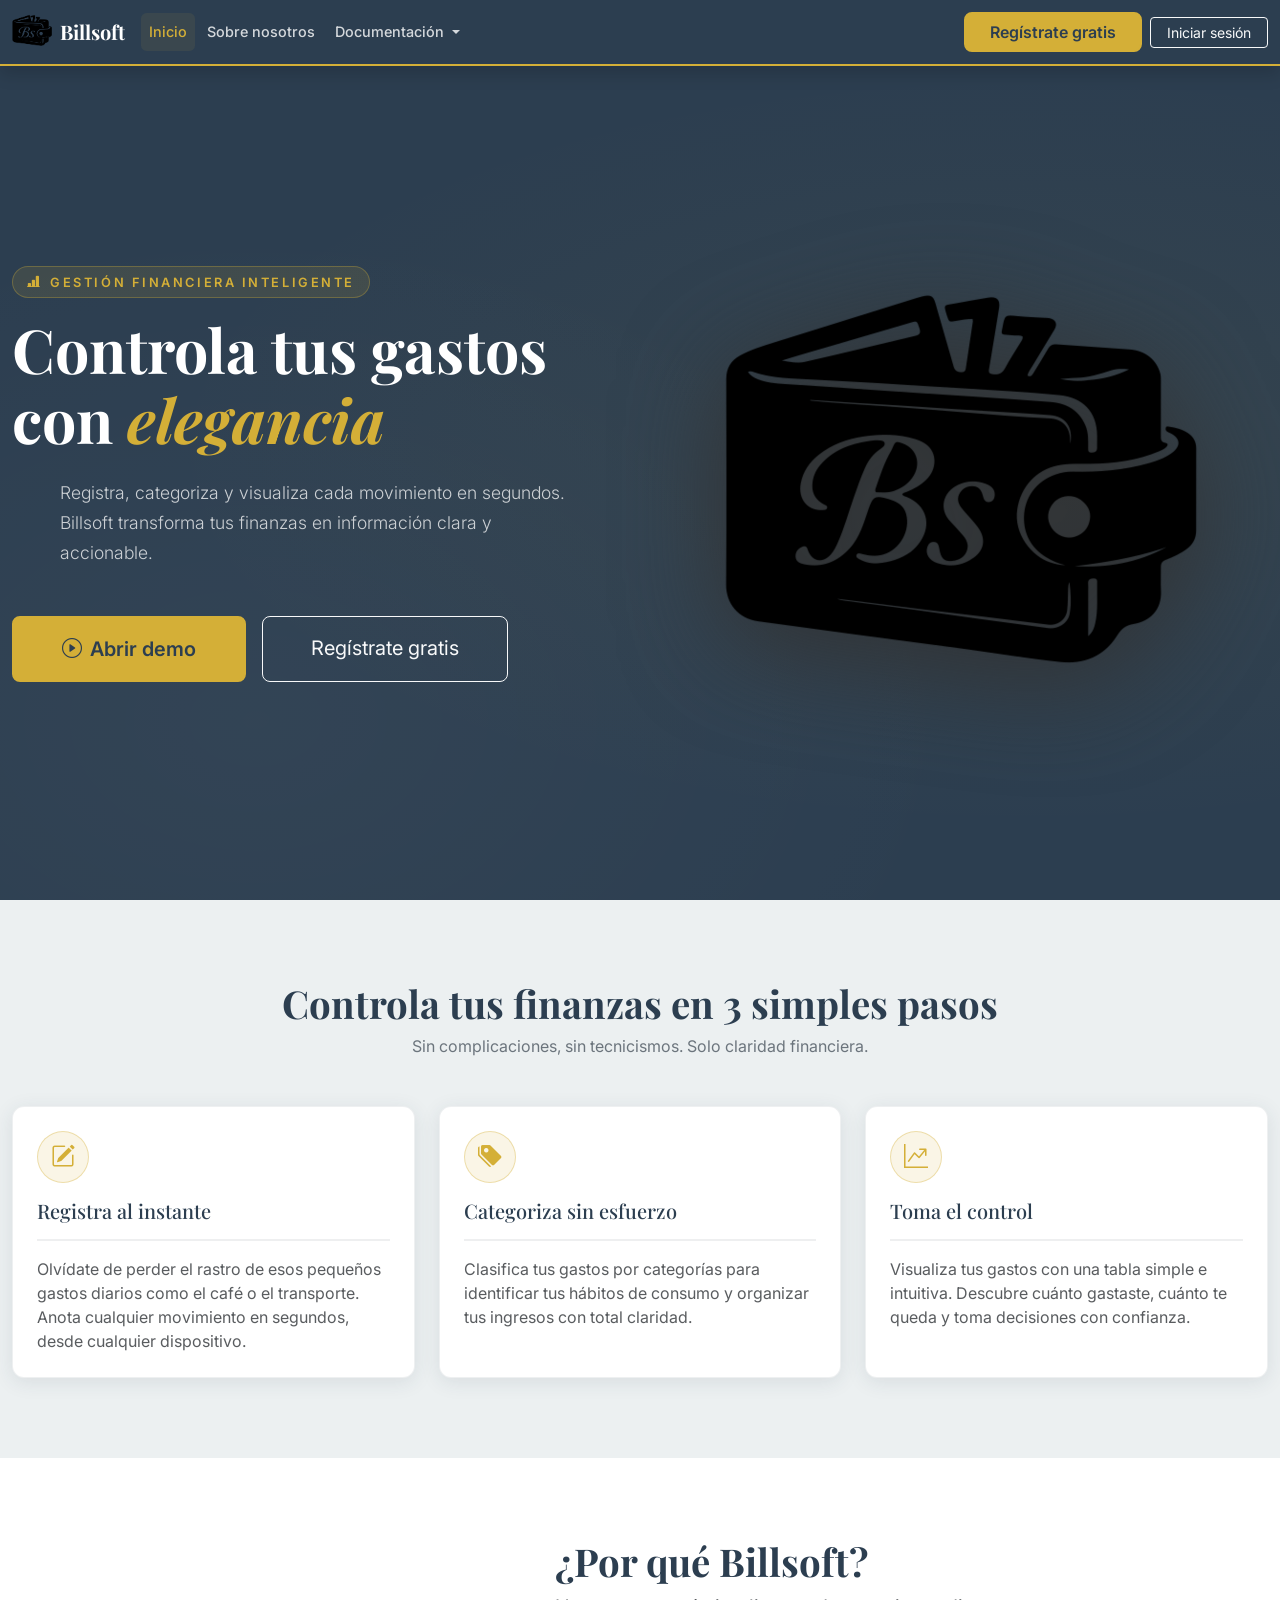
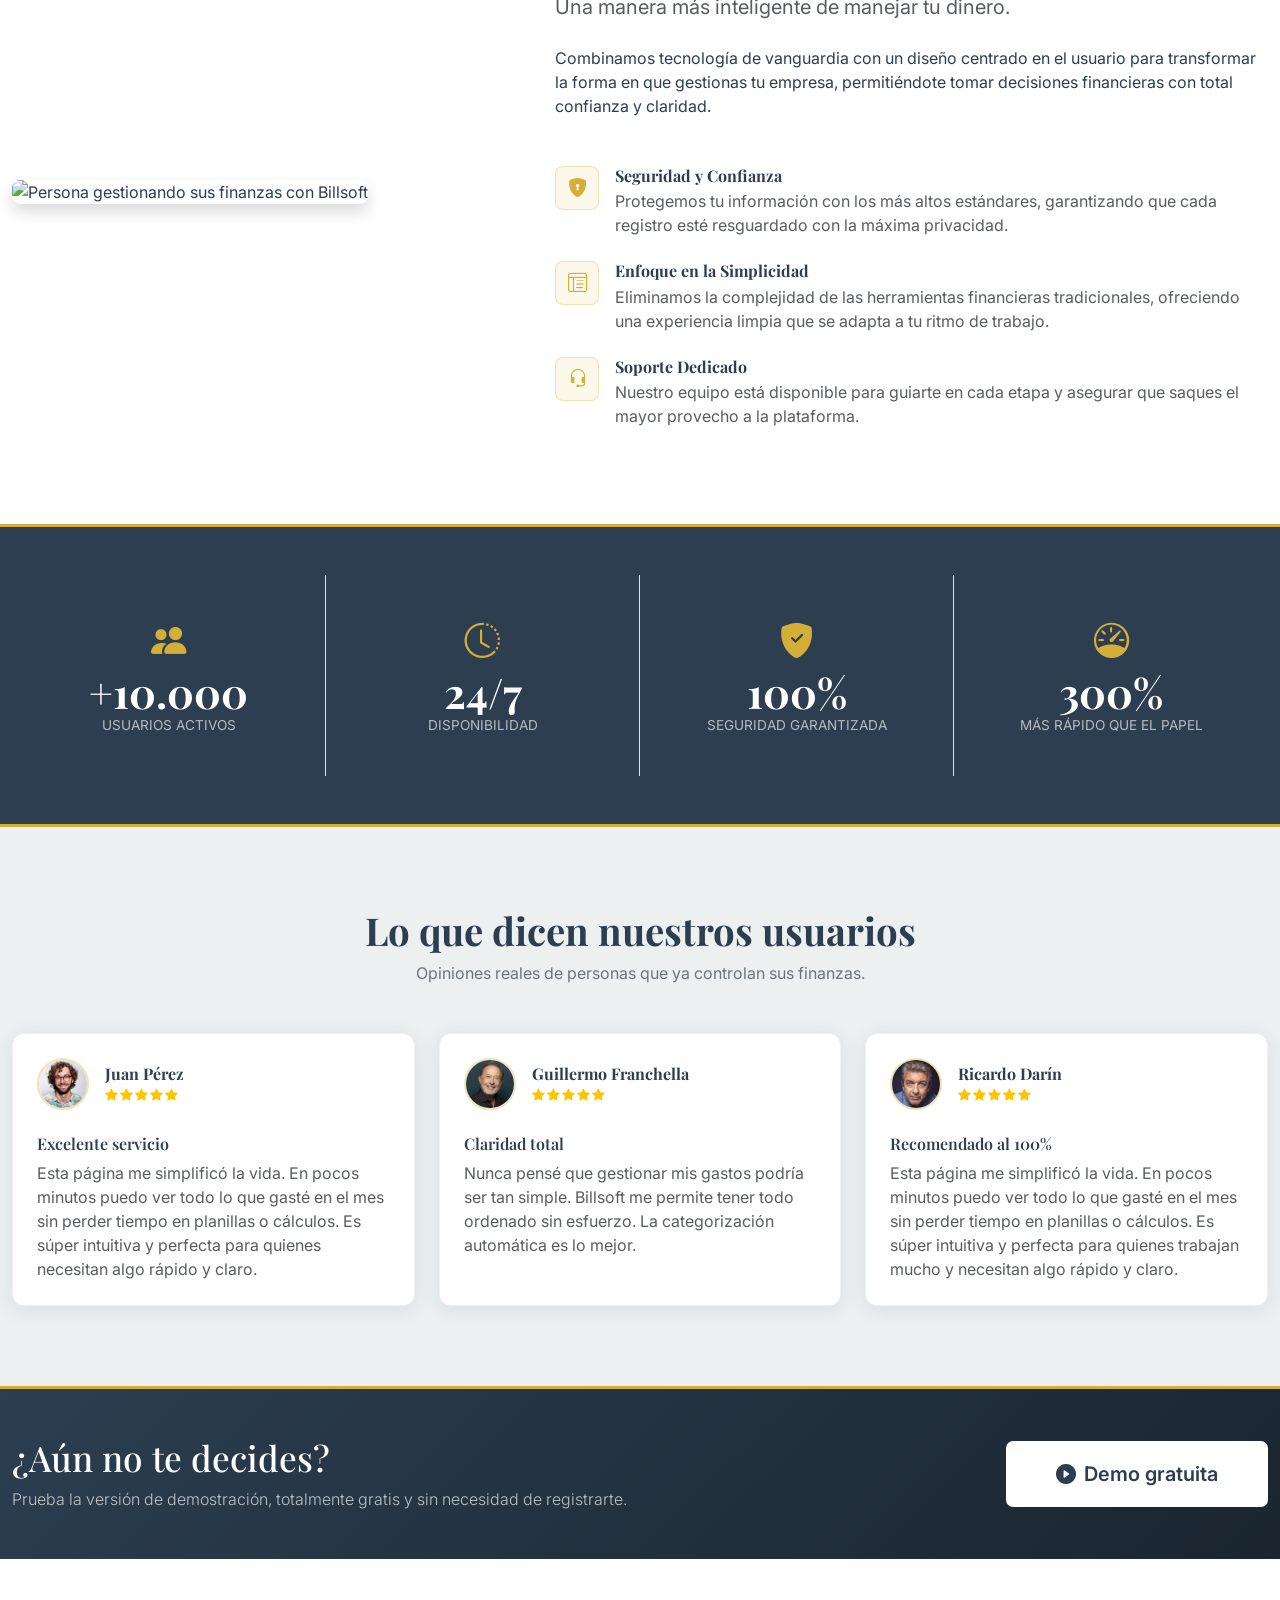
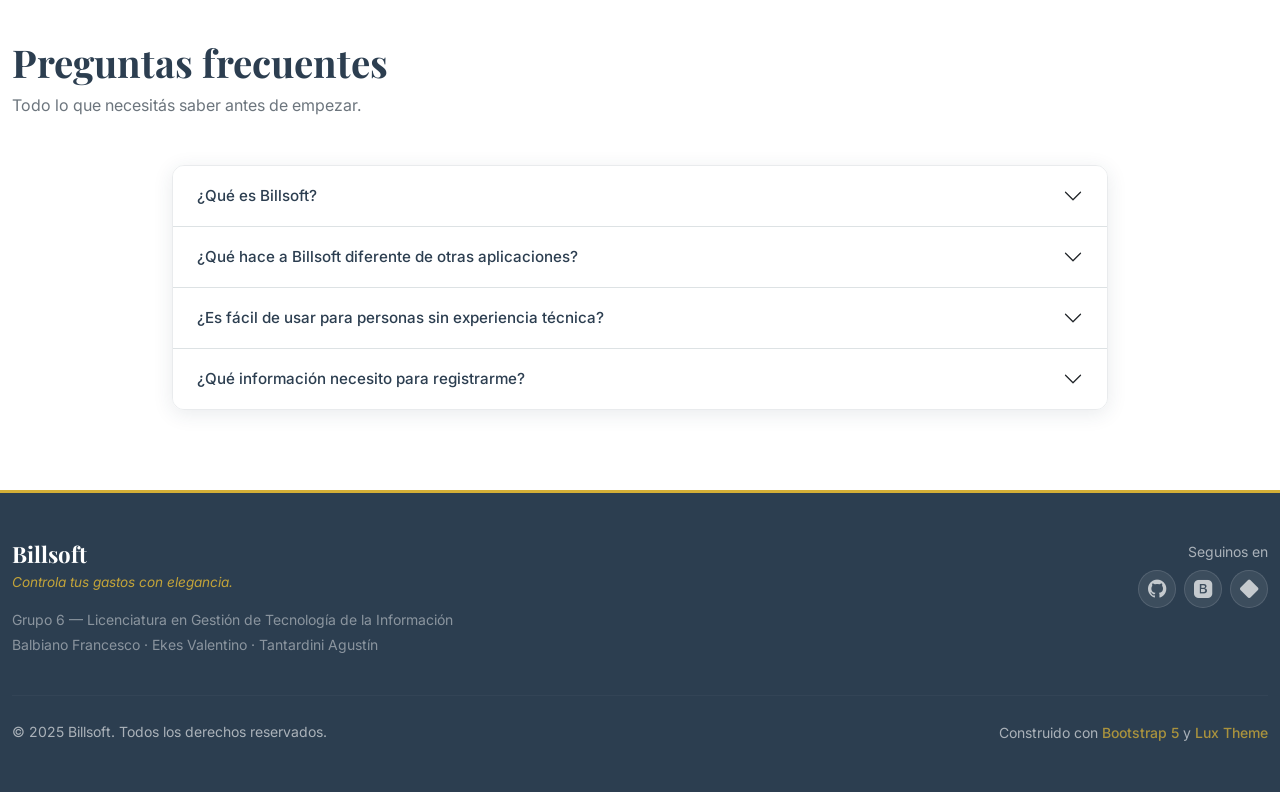
==== index.html @ bde798ac "Navbar registro por mes" ====
<!DOCTYPE html>
<html lang="es">

<head>
  <meta charset="UTF-8">
  <meta name="viewport" content="width=device-width, initial-scale=1.0">
  <title>Inicio | Billsoft</title>

  <!-- Bootstrap 5 -->
  <link href="https://cdn.jsdelivr.net/npm/bootstrap@5.3.8/dist/css/bootstrap.min.css" rel="stylesheet"
    integrity="sha384-sRIl4kxILFvY47J16cr9ZwB07vP4J8+LH7qKQnuqkuIAvNWLzeN8tE5YBujZqJLB" crossorigin="anonymous">
  <!-- CSS Custom -->
  <link rel="stylesheet" href="assets/css/styles_main.css">
</head>

<body>

  <!-- ===================== NAVBAR ===================== -->
  <header>
    <nav class="navbar navbar-expand-lg navbar-dark bs-navbar fixed-top shadow py-1" aria-label="Navegación principal">
      <div class="container-fluid">

        <a class="navbar-brand d-flex align-items-center gap-2 py-2" href="#">
          <img src="assets/img/index/logo.svg" alt="Logo Billsoft" width="40" height="40">
          <span class="fw-bold fs-5 navbar-brand-text">Billsoft</span>
        </a>

        <button class="navbar-toggler border-0" type="button" data-bs-toggle="collapse" data-bs-target="#navbarMain"
          aria-controls="navbarMain" aria-expanded="false" aria-label="Abrir menú de navegación">
          <span class="navbar-toggler-icon"></span>
        </button>

        <div class="collapse navbar-collapse" id="navbarMain">
          <ul class="navbar-nav me-auto mb-2 mb-lg-0 gap-lg-1">
            <li class="nav-item">
              <a class="nav-link active" aria-current="page" href="#inicio">Inicio</a>
            </li>
            <li class="nav-item">
              <a class="nav-link" href="seccion/SobreNosotros.html">Sobre nosotros</a>
            </li>
            <li class="nav-item dropdown">
              <a class="nav-link dropdown-toggle" href="#" role="button" data-bs-toggle="dropdown"
                aria-expanded="false">
                Documentación
              </a>
              <ul class="dropdown-menu dropdown-menu-dark shadow border-0">
                <li><a class="dropdown-item" href="#">Doc 1</a></li>
                <li><a class="dropdown-item" href="#">Doc 2</a></li>
                <li>
                  <hr class="dropdown-divider opacity-25">
                </li>
                <li><a class="dropdown-item" href="#">Créditos</a></li>
              </ul>
            </li>
          </ul>

          <div class="d-flex align-items-center gap-2 py-3 py-lg-0">
            <a class="btn btn-accent px-4" href="seccion/registro.html" target="_blank">Regístrate gratis</a>
            <a class="btn btn-outline-light btn-sm px-3" href="seccion/login.html" target="_blank">Iniciar sesión</a>
          </div>
        </div>

      </div>
    </nav>
  </header>
  <main>

    <!-- ===================== HERO ===================== -->
    <section id="inicio" class="hero-section" aria-labelledby="hero-titulo">
      <div class="container-xxl">
        <div class="row align-items-center flex-lg-row flex-column-reverse min-vh-100 pt-5">

          <!-- Texto -->
          <div class="col-12 col-lg-6 py-5 text-center text-lg-start">
            <span class="hero-pill d-inline-block mb-3">
              <i class="bi bi-bar-chart-line-fill me-2"></i>Gestión financiera inteligente
            </span>
            <h1 id="hero-titulo" class="hero-title mb-4">
              Controla tus gastos<br>con <em class="text-accent">elegancia</em>
            </h1>
            <p class="hero-subtitle mx-auto mb-5">
              Registra, categoriza y visualiza cada movimiento en segundos.
              Billsoft transforma tus finanzas en información clara y accionable.
            </p>

            <div class="d-flex flex-wrap justify-content-center justify-content-lg-start gap-3">
              <a href="seccion/IngresoGasto.html" class="btn btn-accent btn-lg px-5 py-3" target=blank_>
                <i class="bi bi-play-circle me-2"></i>Abrir demo
              </a>
              <a href="seccion/registro.html" class="btn btn-outline-light btn-lg px-5 py-3" target=blank_>
                Regístrate gratis
              </a>
            </div>
          </div>

          <!-- Logo / Imagen hero -->
          <div class="col-10 col-sm-7 col-lg-5 mx-auto pt-5 d-flex justify-content-center">
            <img class="img-fluid hero-logo-img " src="assets/img/index/logo.svg" alt="logo de Billsoft">
          </div>

        </div>
      </div>
    </section>

    <!-- ===================== 3 PASOS ===================== -->
    <section id="3_simples_pasos" class="section-light py-6" aria-labelledby="pasos-titulo">
      <div class="container-xxl">

        <div class="row justify-content-center mb-5">
          <div class="col-12 col-md-8 text-center">
            <h2 id="pasos-titulo" class="section-title">Controla tus finanzas en 3 simples pasos</h2>
            <p class="section-subtitle">Sin complicaciones, sin tecnicismos. Solo claridad financiera.</p>
          </div>
        </div>

        <div class="row g-4 justify-content-center">

          <!-- Paso 1 -->
          <div class="col-12 col-sm-6 col-lg-4">
            <article class="card card-pasos h-100">
              <div class="card-body p-4">
                <div class="icono-pasos mb-3">
                  <i class="bi bi-pencil-square"></i>
                </div>
                <h3 class="card-title h5 mb-3">Registra al instante</h3>
                <hr class="card-divider my-3">
                <p class="card-text text-muted">
                  Olvídate de perder el rastro de esos pequeños gastos diarios como el café o el transporte.
                  Anota cualquier movimiento en segundos, desde cualquier dispositivo.
                </p>
              </div>
            </article>
          </div>

          <!-- Paso 2 -->
          <div class="col-12 col-sm-6 col-lg-4">
            <article class="card card-pasos h-100">
              <div class="card-body p-4">
                <div class="icono-pasos mb-3">
                  <i class="bi bi-tags-fill"></i>
                </div>
                <h3 class="card-title h5 mb-3">Categoriza sin esfuerzo</h3>
                <hr class="card-divider my-3">
                <p class="card-text text-muted">
                  Clasifica tus gastos por categorías para identificar tus hábitos de consumo
                  y organizar tus ingresos con total claridad.
                </p>
              </div>
            </article>
          </div>

          <!-- Paso 3 -->
          <div class="col-12 col-sm-6 col-lg-4">
            <article class="card card-pasos h-100">
              <div class="card-body p-4">
                <div class="icono-pasos mb-3">
                  <i class="bi bi-graph-up-arrow"></i>
                </div>
                <h3 class="card-title h5 mb-3">Toma el control</h3>
                <hr class="card-divider my-3">
                <p class="card-text text-muted">
                  Visualiza tus gastos con una tabla simple e intuitiva.
                  Descubre cuánto gastaste, cuánto te queda y toma decisiones con confianza.
                </p>
              </div>
            </article>
          </div>

        </div>
      </div>
    </section>

    <!-- ===================== ¿POR QUÉ BILLSOFT? ===================== -->
    <section id="porque_billsoft" class="section-white py-6" aria-labelledby="porque-titulo">
      <div class="container-xxl">
        <div class="row align-items-center g-5">

          <!-- Imagen -->
          <div class="col-12 col-lg-5">
            <div>
              <img class="img-fluid rounded-3 shadow" src="assets/img/index/porque_bs.jpg"
                alt="Persona gestionando sus finanzas con Billsoft">
            </div>
          </div>

          <!-- Contenido -->
          <div class="col-12 col-lg-7">
            <h2 id="porque-titulo" class="section-title mb-2">¿Por qué Billsoft?</h2>
            <p class="lead fw-normal text-muted mb-4">
              Una manera más inteligente de manejar tu dinero.
            </p>
            <p class="mb-5">
              Combinamos tecnología de vanguardia con un diseño centrado en el usuario para transformar
              la forma en que gestionas tu empresa, permitiéndote tomar decisiones financieras con
              total confianza y claridad.
            </p>

            <ul class="feature-list list-unstyled d-flex flex-column gap-4">
              <li class="feature-item d-flex gap-3 align-items-start">
                <div class="feature-icon flex-shrink-0">
                  <i class="bi bi-shield-lock-fill"></i>
                </div>
                <div>
                  <h4 class="h6 fw-bold mb-1">Seguridad y Confianza</h4>
                  <p class="text-muted mb-0">Protegemos tu información con los más altos estándares,
                    garantizando que cada registro esté resguardado con la máxima privacidad.</p>
                </div>
              </li>
              <li class="feature-item d-flex gap-3 align-items-start">
                <div class="feature-icon flex-shrink-0">
                  <i class="bi bi-layout-text-window-reverse"></i>
                </div>
                <div>
                  <h4 class="h6 fw-bold mb-1">Enfoque en la Simplicidad</h4>
                  <p class="text-muted mb-0">Eliminamos la complejidad de las herramientas financieras
                    tradicionales, ofreciendo una experiencia limpia que se adapta a tu ritmo de trabajo.</p>
                </div>
              </li>
              <li class="feature-item d-flex gap-3 align-items-start">
                <div class="feature-icon flex-shrink-0">
                  <i class="bi bi-headset"></i>
                </div>
                <div>
                  <h4 class="h6 fw-bold mb-1">Soporte Dedicado</h4>
                  <p class="text-muted mb-0">Nuestro equipo está disponible para guiarte en cada etapa
                    y asegurar que saques el mayor provecho a la plataforma.</p>
                </div>
              </li>
            </ul>
          </div>

        </div>
      </div>
    </section>

    <!-- ===================== ESTADÍSTICAS ===================== -->
    <section id="estadisticas" class="stats-section py-5" aria-label="Estadísticas de Billsoft">
      <div class="container-xxl">
        <div class="row g-0 text-center text-white">

          <!-- Stat 1 -->
          <div class="col-12 col-sm-6 col-lg-3">
            <div class="stat-item border-end">
              <i class="bi bi-people-fill stat-icon mb-2"></i>
              <h3 class="stat-number">+10.000</h3>
              <p class="stat-label mb-0">Usuarios activos</p>
            </div>
          </div>

          <!-- Stat 2 -->
          <div class="col-12 col-sm-6 col-lg-3">
            <div class="stat-item border-end stat-mid">
              <i class="bi bi-clock-history stat-icon mb-2"></i>
              <h3 class="stat-number">24/7</h3>
              <p class="stat-label mb-0">Disponibilidad</p>
            </div>
          </div>

          <!-- Stat 3 -->
          <div class="col-12 col-sm-6 col-lg-3">
            <div class="stat-item border-end">
              <i class="bi bi-shield-fill-check stat-icon mb-2"></i>
              <h3 class="stat-number">100%</h3>
              <p class="stat-label mb-0">Seguridad garantizada</p>
            </div>
          </div>

          <!-- Stat 4 -->
          <div class="col-12 col-sm-6 col-lg-3">
            <div class="stat-item border-bottom-0">
              <i class="bi bi-speedometer stat-icon mb-2"></i>
              <h3 class="stat-number">300%</h3>
              <p class="stat-label mb-0">Más rápido que el papel</p>
            </div>
          </div>

        </div>
      </div>
    </section>

    <!-- ===================== RESEÑAS ===================== -->
    <section id="reseñas" class="section-light py-6" aria-labelledby="resenas-titulo">
      <div class="container-xxl">

        <div class="row mb-5">
          <div class="col-12 text-center">
            <h2 id="resenas-titulo" class="section-title">Lo que dicen nuestros usuarios</h2>
            <p class="section-subtitle">Opiniones reales de personas que ya controlan sus finanzas.</p>
          </div>
        </div>

        <div class="row g-4 justify-content-center">

          <!-- Reseña 1 -->
          <div class="col-12 col-md-6 col-lg-4">
            <article class="card card-review h-100">
              <header class="card-header-review d-flex align-items-center gap-3 p-4 pb-0">
                <img class="review-avatar rounded-circle flex-shrink-0" src="assets/img/index/reviews/juan_perez.avif"
                  alt="Foto de perfil de Juan Pérez" width="52" height="52">
                <div>
                  <h3 class="h6 fw-bold mb-0">Juan Pérez</h3>
                  <div class="star-rating" aria-label="5 de 5 estrellas">
                    <i class="bi bi-star-fill" aria-hidden="true"></i>
                    <i class="bi bi-star-fill" aria-hidden="true"></i>
                    <i class="bi bi-star-fill" aria-hidden="true"></i>
                    <i class="bi bi-star-fill" aria-hidden="true"></i>
                    <i class="bi bi-star-fill" aria-hidden="true"></i>
                  </div>
                </div>
              </header>
              <div class="card-body p-4">
                <h4 class="h6 fw-semibold mb-2">Excelente servicio</h4>
                <p class="card-text text-muted">
                  Esta página me simplificó la vida. En pocos minutos puedo ver todo lo que gasté
                  en el mes sin perder tiempo en planillas o cálculos. Es súper intuitiva y perfecta
                  para quienes necesitan algo rápido y claro.
                </p>
              </div>
            </article>
          </div>

          <!-- Reseña 2 -->
          <div class="col-12 col-md-6 col-lg-4">
            <article class="card card-review h-100">
              <header class="card-header-review d-flex align-items-center gap-3 p-4 pb-0">
                <img class="review-avatar rounded-circle flex-shrink-0"
                  src="assets/img/index/reviews/guillermo_franchella.avif" alt="Foto de perfil de Guillermo Franchella"
                  width="52" height="52">
                <div>
                  <h3 class="h6 fw-bold mb-0">Guillermo Franchella</h3>
                  <div class="star-rating" aria-label="5 de 5 estrellas">
                    <i class="bi bi-star-fill" aria-hidden="true"></i>
                    <i class="bi bi-star-fill" aria-hidden="true"></i>
                    <i class="bi bi-star-fill" aria-hidden="true"></i>
                    <i class="bi bi-star-fill" aria-hidden="true"></i>
                    <i class="bi bi-star-fill" aria-hidden="true"></i>
                  </div>
                </div>
              </header>
              <div class="card-body p-4">
                <h4 class="h6 fw-semibold mb-2">Claridad total</h4>
                <p class="card-text text-muted">
                  Nunca pensé que gestionar mis gastos podría ser tan simple. Billsoft me permite
                  tener todo ordenado sin esfuerzo. La categorización automática es lo mejor.
                </p>
              </div>
            </article>
          </div>

          <!-- Reseña 3 -->
          <div class="col-12 col-md-6 col-lg-4">
            <article class="card card-review h-100">
              <header class="card-header-review d-flex align-items-center gap-3 p-4 pb-0">
                <img class="review-avatar rounded-circle flex-shrink-0"
                  src="assets/img/index/reviews/ricardo_darin.avif" alt="Foto de perfil de Ricardo Darín" width="52"
                  height="52">
                <div>
                  <h3 class="h6 fw-bold mb-0">Ricardo Darín</h3>
                  <div class="star-rating" aria-label="5 de 5 estrellas">
                    <i class="bi bi-star-fill" aria-hidden="true"></i>
                    <i class="bi bi-star-fill" aria-hidden="true"></i>
                    <i class="bi bi-star-fill" aria-hidden="true"></i>
                    <i class="bi bi-star-fill" aria-hidden="true"></i>
                    <i class="bi bi-star-fill" aria-hidden="true"></i>
                  </div>
                </div>
              </header>
              <div class="card-body p-4">
                <h4 class="h6 fw-semibold mb-2">Recomendado al 100%</h4>
                <p class="card-text text-muted">
                  Esta página me simplificó la vida. En pocos minutos puedo ver todo lo que gasté
                  en el mes sin perder tiempo en planillas o cálculos. Es súper intuitiva y perfecta
                  para quienes trabajan mucho y necesitan algo rápido y claro.
                </p>
              </div>
            </article>
          </div>

        </div>
      </div>
    </section>

    <!-- ===================== Call 2 action / INDECISO ===================== -->
    <section id="indeciso" class="c2a-section py-5" aria-labelledby="cta-titulo">
      <div class="container-xxl">
        <div class="row align-items-center gy-4">

          <div class="col-12 col-lg-8 text-center text-lg-start">
            <h2 id="c2a-titulo" class="c2a-title mb-2">¿Aún no te decides?</h2>
            <p class="c2a-subtitle mb-0">
              Prueba la versión de demostración, totalmente gratis y sin necesidad de registrarte.
            </p>
          </div>

          <div class="col-12 col-lg-4 d-flex justify-content-center justify-content-lg-end">
            <a class="btn btn-c2a-light btn-lg px-5 py-3" href="seccion/IngresoGasto.html">
              <i class="bi bi-play-circle-fill me-2"></i>Demo gratuita
            </a>
          </div>

        </div>
      </div>
    </section>

    <!-- ===================== FAQ ===================== -->
    <section id="faq" class="section-white py-6" aria-labelledby="faq-titulo">
      <div class="container-xxl">

        <div class="row mb-5">
          <div class="col-12 col-md-8">
            <h2 id="faq-titulo" class="section-title">Preguntas frecuentes</h2>
            <p class="section-subtitle">Todo lo que necesitás saber antes de empezar.</p>
          </div>
        </div>

        <div class="row justify-content-center">
          <div class="col-12 col-lg-9">
            <div class="accordion accordion-flush faq-accordion" id="faqAccordion">

              <!-- Pregunta 1 -->
              <div class="accordion-item faq-item">
                <h3 class="accordion-header">
                  <button class="accordion-button collapsed faq-button" type="button" data-bs-toggle="collapse"
                    data-bs-target="#faq1" aria-expanded="false" aria-controls="faq1">
                    ¿Qué es Billsoft?
                  </button>
                </h3>
                <div id="faq1" class="accordion-collapse collapse" data-bs-parent="#faqAccordion">
                  <div class="accordion-body faq-body">
                    Billsoft es una aplicación sencilla de seguimiento de gastos diseñada para ayudarte
                    a gestionar tus finanzas personales de manera fácil y sin complicaciones.
                  </div>
                </div>
              </div>

              <!-- Pregunta 2 -->
              <div class="accordion-item faq-item">
                <h3 class="accordion-header">
                  <button class="accordion-button collapsed faq-button" type="button" data-bs-toggle="collapse"
                    data-bs-target="#faq2" aria-expanded="false" aria-controls="faq2">
                    ¿Qué hace a Billsoft diferente de otras aplicaciones?
                  </button>
                </h3>
                <div id="faq2" class="accordion-collapse collapse" data-bs-parent="#faqAccordion">
                  <div class="accordion-body faq-body">
                    A diferencia de otras opciones que pueden resultar abrumadoras, Billsoft ofrece una
                    experiencia minimalista y sencilla. Nos enfocamos en el registro rápido y la visualización
                    clara, eliminando distracciones innecesarias.
                  </div>
                </div>
              </div>

              <!-- Pregunta 3 -->
              <div class="accordion-item faq-item">
                <h3 class="accordion-header">
                  <button class="accordion-button collapsed faq-button" type="button" data-bs-toggle="collapse"
                    data-bs-target="#faq3" aria-expanded="false" aria-controls="faq3">
                    ¿Es fácil de usar para personas sin experiencia técnica?
                  </button>
                </h3>
                <div id="faq3" class="accordion-collapse collapse" data-bs-parent="#faqAccordion">
                  <div class="accordion-body faq-body">
                    Absolutamente. Billsoft fue diseñada con foco en la facilidad de uso. Detectamos que
                    muchos usuarios abandonan otras apps por sus interfaces confusas, por eso la nuestra
                    es limpia, con funcionalidad sencilla y navegación intuitiva.
                  </div>
                </div>
              </div>

              <!-- Pregunta 4 -->
              <div class="accordion-item faq-item">
                <h3 class="accordion-header">
                  <button class="accordion-button collapsed faq-button" type="button" data-bs-toggle="collapse"
                    data-bs-target="#faq4" aria-expanded="false" aria-controls="faq4">
                    ¿Qué información necesito para registrarme?
                  </button>
                </h3>
                <div id="faq4" class="accordion-collapse collapse" data-bs-parent="#faqAccordion">
                  <div class="accordion-body faq-body">
                    Solo necesitás completar un formulario con tu nombre, apellido, correo electrónico
                    y contraseña. Si ya tenés cuenta, podés acceder rápidamente con tu correo y contraseña.
                  </div>
                </div>
              </div>

            </div>
          </div>
        </div>

      </div>
    </section>

  </main>

  <!-- ===================== FOOTER ===================== -->
  <footer class="site-footer py-5" aria-label="Pie de página">
    <div class="container-xxl">
      <div class="row gy-4 align-items-start">

        <div class="col-12 col-md-6">
          <h4 class="fw-bold footer-brand mb-1">Billsoft</h4>
          <p class="footer-tagline mb-3">Controla tus gastos con elegancia.</p>
          <p class="footer-credits opacity-75 small mb-1">
            Grupo 6 — Licenciatura en Gestión de Tecnología de la Información
          </p>
          <p class="footer-credits opacity-75 small">
            Balbiano Francesco · Ekes Valentino · Tantardini Agustín
          </p>
        </div>

        <div class="col-12 col-md-6 d-flex flex-column align-items-md-end">
          <p class="small opacity-75 mb-2">Seguinos en</p>
          <div class="d-flex gap-2">
            <a href="https://github.com/Mbalbiano/billsoft.github.io" class="footer-icon-btn" target="_blank"
              rel="noopener noreferrer" aria-label="GitHub (abre en nueva pestaña)">
              <i class="bi bi-github" aria-hidden="true"></i>
            </a>
            <a href="https://getbootstrap.com/" class="footer-icon-btn" target="_blank" rel="noopener noreferrer"
              aria-label="Bootstrap (abre en nueva pestaña)">
              <i class="bi bi-bootstrap-fill" aria-hidden="true"></i>
            </a>
            <a href="https://animate.style/" class="footer-icon-btn" target="_blank" rel="noopener noreferrer"
              aria-label="Animate.css (abre en nueva pestaña)">
              <i class="bi bi-diamond-fill" aria-hidden="true"></i>
            </a>
          </div>
        </div>

      </div>

      <hr class="footer-divider my-4">

      <div class="row align-items-center">
        <div class="col-12 col-md-6 text-center text-md-start mb-2 mb-md-0">
          <p class="small opacity-75 mb-0">© 2025 Billsoft. Todos los derechos reservados.</p>
        </div>
        <div class="col-12 col-md-6 text-center text-md-end">
          <small class="opacity-75">
            Construido con
            <a href="https://getbootstrap.com" class="footer-link" target="_blank" rel="noopener noreferrer">Bootstrap
              5</a>
            y
            <a href="https://bootswatch.com/lux/" class="footer-link" target="_blank" rel="noopener noreferrer">Lux
              Theme</a>
          </small>
        </div>
      </div>

    </div>
  </footer>

  <!-- Bootstrap Bundle JS -->
  <script src="https://cdn.jsdelivr.net/npm/bootstrap@5.3.8/dist/js/bootstrap.bundle.min.js"
    integrity="sha384-FKyoEForCGlyvwx9Hj09JcYn3nv7wiPVlz7YYwJrWVcXK/BmnVDxM+D2scQbITxI"
    crossorigin="anonymous"></script>
</body>

</html>
---- assets/css/styles_main.css ----
@import url("https://cdn.jsdelivr.net/npm/bootstrap-icons@1.13.1/font/bootstrap-icons.min.css"); /* Iconos de bootstrap */
/* Iba a usar nerdfonts pero termine encontrando que estos iconos son mas adecuados ↑ */

/* =============================================================
   BILLSOFT — custom.css
   Overrides sobre Lux (Bootstrap 5 Theme)
   Moodboard: Formal · Elegante · Simple
   Primario:   #2C3E50 (Azul Pizarra)
   Secundario: #ECF0F1 (Gris Claro Suave)
   Acento:     #D4AF37 (Dorado Metálico)
   ============================================================= */

/* ── GOOGLE FONTS ── */
@import url('https://fonts.googleapis.com/css2?family=Playfair+Display:ital,wght@0,400;0,600;0,700;1,400&family=Inter:wght@300;400;500;600&display=swap');

/* -- VARIABLES GLOBALES -- */
:root {
  --bs-primary:    #2C3E50;
  --bs-body-bg:    #ECF0F1;
  --bs-body-color: #2C3E50;

  --color-primary:   #2C3E50;
  --color-secondary: #ECF0F1;
  --color-accent:    #D4AF37;
  --color-accent-dark: #b8962e;
  --color-muted:     #6c757d;

  --font-heading: 'Playfair Display', Georgia, serif;
  --font-body:    'Inter', system-ui, sans-serif;

  /* Tarjetas */
  --shadow-card:  0 4px 20px rgba(44, 62, 80, 0.10);
  --shadow-hover: 0 8px 30px rgba(44, 62, 80, 0.18);
  --radius-card:  0.75rem;

  --section-py:   5rem;
}

/* -- TIPOGRAFIA -- */
body {
  font-family: var(--font-body);
  background-color: var(--color-secondary);
  color: var(--color-primary);
}

h1, h2, h3, h4, h5, h6 {
  font-family: var(--font-heading);
  color: var(--color-primary);
}

p, span, a, li, label, small, .card-text, .accordion-body {
  font-family: var(--font-body);
}

/* Nivel extra de padding para las secciones*/
.py-6 {
  padding-top: var(--section-py) !important;
  padding-bottom: var(--section-py) !important;
}

/* -- 4. NAVBAR -- */
.bs-navbar {
  background-color: var(--color-primary) !important;
  border-bottom: 2px solid var(--color-accent);
}

.bs-navbar .navbar-brand-text {
  font-family: var(--font-heading);
  font-size: 1.3rem;
  color: white;
}

.bs-navbar .nav-link {
  font-family: var(--font-body);
  font-size: 0.9rem;
  font-weight: 500;
  color: rgba(255, 255, 255, 0.8);
  padding: 0.5rem 0.9rem;
  border-radius: 0.35rem;
}


/* Dropdown nav */
.bs-navbar .dropdown-menu-nav {
  background-color: #24323f;
  border: 1px solid rgba(228, 189, 60);
  border-radius: var(--radius-card);
}

/* -- BOTONES -- */
/* Botón dorado de acento */
.btn-accent {
  background-color: var(--color-accent);
  color: var(--color-primary);
  border: 2px solid var(--color-accent);
  font-weight: 600;
  font-family: var(--font-body);
  border-radius: 0.5rem;
}

/* Botón Call 2 action sobre fondo oscuro */
.btn-c2a-light {
  background-color: white;
  color: var(--color-primary);
  border: 2px solid white;
  font-weight: 600;
  border-radius: 0.45rem;
}

/* -- HERO-- */
.hero-section {
  background-color: var(--color-primary);
  background-image:
    radial-gradient(ellipse at 80% 50%, rgba(212, 175, 55, 0.06) 0%, transparent 60%),
    radial-gradient(ellipse at 20% 80%, rgba(255,255,255,0.03) 0%, transparent 50%);
  color: white;
  overflow: hidden;
}
/* Nota personal: los porcentajes despues del "at" controlan X e Y respectivamente,
   los otros dos porcentajes manejan el radio, parecido a como lo hacen el
  SFM o el mineimator*/

.hero-pill {
  font-family: var(--font-body);
  font-size: 0.8rem;
  font-weight: 600;
  letter-spacing: 0.2em;
  text-transform: uppercase; /* Mayusculas, lo mismo que en algoritmia */
  color: var(--color-accent);
  background-color: rgba(212, 175, 55, 0.12);
  padding: 0.35rem 0.85rem;
  border-radius: 2rem;
  border: 1px solid rgba(212, 175, 55, 0.3);
}

.hero-title {
  font-family: var(--font-heading);
  font-size: 3.8rem;
  font-weight: 700;
  color: white;
  line-height: 1.15;
}

.hero-title em {
  font-style: italic;
}

.text-accent {
  color: var(--color-accent) !important;
}

.hero-subtitle {
  font-size: 1.1rem;
  font-weight: 300;
  color: rgba(255, 255, 255, 0.75);
  max-width: 520px;
  line-height: 1.7;
}

.hero-logo-img {
  max-width: 480px;
  filter: drop-shadow(0 20px 50px rgb(49, 49, 49));
}

/* ── 7. FONDOS DE SECCIÓN ────────────────────────────────── */
.section-light {
  background-color: var(--color-secondary);
}

.section-white {
  background-color: white;
}

/* Títulos y subtítulos de sección */
.section-title {
  font-family: var(--font-heading);
  font-size: 2.4rem;
  font-weight: 700;
  color: var(--color-primary);
  margin-bottom: 0.5rem;
}

.section-subtitle {
  font-size: 1rem;
  color: var(--color-muted);
  font-weight: 400;
  margin-bottom: 0;
}

/* -- TARJETAS 3 PASOS -- */
.card-pasos {
  background-color: white;
  border: 1px solid rgba(44, 62, 80, 0.08);
  border-radius: var(--radius-card);
  box-shadow: var(--shadow-card);
}

.icono-pasos {
  width: 52px;
  height: 52px;
  display: flex;
  align-items: center;
  justify-content: center;
  border-radius: 50%;
  background-color: rgba(212, 175, 55, 0.12);
  border: 1.5px solid rgba(212, 175, 55, 0.35);
  font-size: 1.5rem;
  color: var(--color-accent);
}

.card-divider {
  border: 1.5px solid rgba(31, 43, 56, 0.3);
  margin-left: 0;
  margin-right: 0;
}

/* -- ¿POR QUÉ BILLSOFT? -- */

/* Iconos al lado del cuerpo del texto */
.feature-icon {
  width: 44px;
  height: 44px;
  min-width: 44px;
  display: flex;
  align-items: center;
  justify-content: center;
  background-color: rgba(212, 175, 55, 0.1);
  border: 1.5px solid rgba(212, 175, 55, 0.3);
  border-radius: 0.5rem;
  font-size: 1.2rem;
  color: var(--color-accent);
}

/* -- STATS -- */
.stats-section {
  background-color: var(--color-primary);
  border-top: 3px solid var(--color-accent);
  border-bottom: 3px solid var(--color-accent);
}

.stat-item {
  padding: 2.5rem 1rem;
  border: rgba(255, 255, 255, 0.1);
}


/* Media queries para el manejo de las lineas en las distintas resoluciones */
@media (max-width: 992px) {
  .stat-mid {
    border-right: none !important ;
  }
}

@media (max-width: 576px) {
  .stat-item {
    border-right: none !important; 
    border-bottom: 1px solid rgba(255, 255, 255)
  }

}
/* No me gustaba los media queries de la ia, por lo que los reescribi; quedo
   codigo spaghetti medio rebuscado (pero que aun asi me gusta mas).
   Si queda tiempo tengo que acomodarlo */

.stat-icon {
  font-size: 2.2rem;
  color: var(--color-accent);
}

.stat-number {
  font-family: var(--font-heading);
  font-size: 2.6rem;
  font-weight: 700;
  color: white;
  margin: 0.2rem 0;
  line-height: 1;
}

.stat-label {
  font-size: 0.85rem;
  font-weight: 400;
  color: rgba(255, 255, 255, 0.65);
  text-transform: uppercase; /* Mayusculas */
}

/* -- REVIEWS -- */
.card-review {
  background-color: white;
  border: 1px solid rgba(44, 62, 80, 0.08);
  border-radius: var(--radius-card);
  box-shadow: var(--shadow-card);
}

.review-avatar {
  width: 52px;
  height: 52px;
  border: 2px solid rgba(212, 175, 55, 0.35);
}

.star-rating {
  font-size: 0.8rem;
  display: flex;
  gap: 2px;
  margin-top: 2px;
}

.bi-star-fill { /* SVG de bootstrap icons (estrellas) */
    color: #FFC500; 
}

/* -- Call 2 action -- */
.c2a-section {
  background-color: var(--color-primary);
  background-image: linear-gradient(135deg,
    var(--color-primary) 0%,
    #1a252f 100%);
  /* Gradiente similar al de FMHY o el hero; importante: radial != linear */
  border-top: 3px solid var(--color-accent);
}

.c2a-title {
  font-family: var(--font-heading);
  font-size: 2.2rem;
  color: white;
  margin-bottom: 0.5rem;
}

.c2a-subtitle {
  color: rgba(255, 255, 255, 0.7);
  font-size: 1rem;
  font-weight: 300;
}

/* -- FAQ -- */
.faq-accordion {
  border: 1px solid rgba(44, 62, 80, 0.1);
  border-radius: var(--radius-card);
  overflow: hidden; 
  /* si se muestra el overflow, se pierden las esquinas redondeadas.
  Podria hacerlo con Bs5, pero prefiero dejarlo como lo puso la ia por la variable
  global de los bordes. Me resulta mas practico si hay que modificar el css y se logra lo mismo*/
  box-shadow: var(--shadow-card);
}

.faq-item {
  border: 0;
  border-bottom: 1px solid rgba(44, 62, 80, 0.08);
}

.faq-item:last-child {
  border-bottom: 0;
}

.faq-button {
  font-family: var(--font-body);
  font-weight: 500;
  font-size: 0.95rem;
  color: var(--color-primary);
  background-color: white;
  padding: 1.25rem 1.5rem;
}

.faq-body {
  font-size: 0.93rem;
  color: var(--color-muted);
  background-color: rgba(236, 240, 241, 0.4);
  padding: 1rem 1.5rem 1.25rem;
  line-height: 1.7;
}

/* -- FOOTER -- */
.site-footer {
  background-color: var(--color-primary);
  color: rgba(255, 255, 255, 0.8);
  border-top: 3px solid var(--color-accent);
}

.footer-brand {
  font-family: var(--font-heading);
  font-size: 1.4rem;
  color: white;
}

.footer-tagline {
  font-size: 0.85rem;
  color: var(--color-accent);
  font-style: italic;
  opacity: 0.9;
  margin-bottom: 0;
}

.footer-credits {
  color: rgba(255, 255, 255, 0.6);
}

.footer-divider {
  border-color: rgba(255, 255, 255, 0.12) !important;
}

.footer-link {
  color: var(--color-accent);
  text-decoration: none;
  font-weight: 500;
}


.footer-icon-btn {
  display: flex;
  align-items: center;
  justify-content: center;
  width: 38px;
  height: 38px;
  border-radius: 50%;
  background-color: rgba(255, 255, 255, 0.08);
  color: rgba(255, 255, 255, 0.7);
  font-size: 1.15rem;
  text-decoration: none;
  border: 1px solid rgba(255, 255, 255, 0.12);
}


/* -- MEDIA QUERIES PARA MOBILE -- */
@media (max-width: 576px) {
  .hero-logo-img {
    max-width: 220px;
  }

  .hero-title {
    font-size: 2rem;
  }

  .stat-number {
    font-size: 2rem;
  }

  .c2a-title {
    font-size: 1.5rem;
  }
}

/* Nav Ingreso Gasto /  */
.avatar-usr {
  width: 40px;
  height: 40px;
  border: 0.15rem solid var(--color-accent);
}

.nombre-usr {
  color: var(--color-secondary);
  font-weight: 600;
}

.usr:hover {
  color: var(--color-accent);
}

/* -- ANIMACIONES -- */
/* Libreria usada: "Animate.css" (https://github.com/animate-css/animate.css), 
   ademas de css pelado */

.btn-accent:hover,
.btn-accent:focus {
  background-color: var(--color-accent-dark);
  border-color: var(--color-accent-dark);
  color: var(--color-primary);
  box-shadow: 0 4px 14px rgba(212, 175, 55, 0.4);
  transform: translateY(-2px);
}

.btn-c2a-light:hover,
.btn-c2a-light:focus {
  background-color: var(--color-accent);
  border-color: var(--color-accent);
  color: var(--color-primary);
  transform: translateY(-1px);
  box-shadow: 0 4px 14px rgba(212, 175, 55, 0.45);
}

.bs-navbar .nav-link:hover,
.bs-navbar .nav-link.active {
  color: var(--color-accent) !important;
  background-color: rgba(212, 175, 55, 0.08);
}

.bs-navbar .dropdown-menu-nav .dropdown-item:hover {
  background-color: rgba(212, 175, 55, 0.12);
  color: var(--color-accent);
}

.card-pasos:hover {
  box-shadow: var(--shadow-hover);
  transform: translateY(-5px);
}

.feature-item:hover .feature-icon {
  background-color: var(--color-accent);
  color: var(--color-primary);
  border-color: var(--color-accent);
}

.card-review:hover {
  box-shadow: var(--shadow-hover);
  transform: translateY(-4px);
}

.footer-link:hover {
  color: white;
}

.footer-icon-btn:hover {
  background-color: var(--color-accent);
  color: var(--color-primary);
  border-color: var(--color-accent);
  transform: translateY(-2px);
}
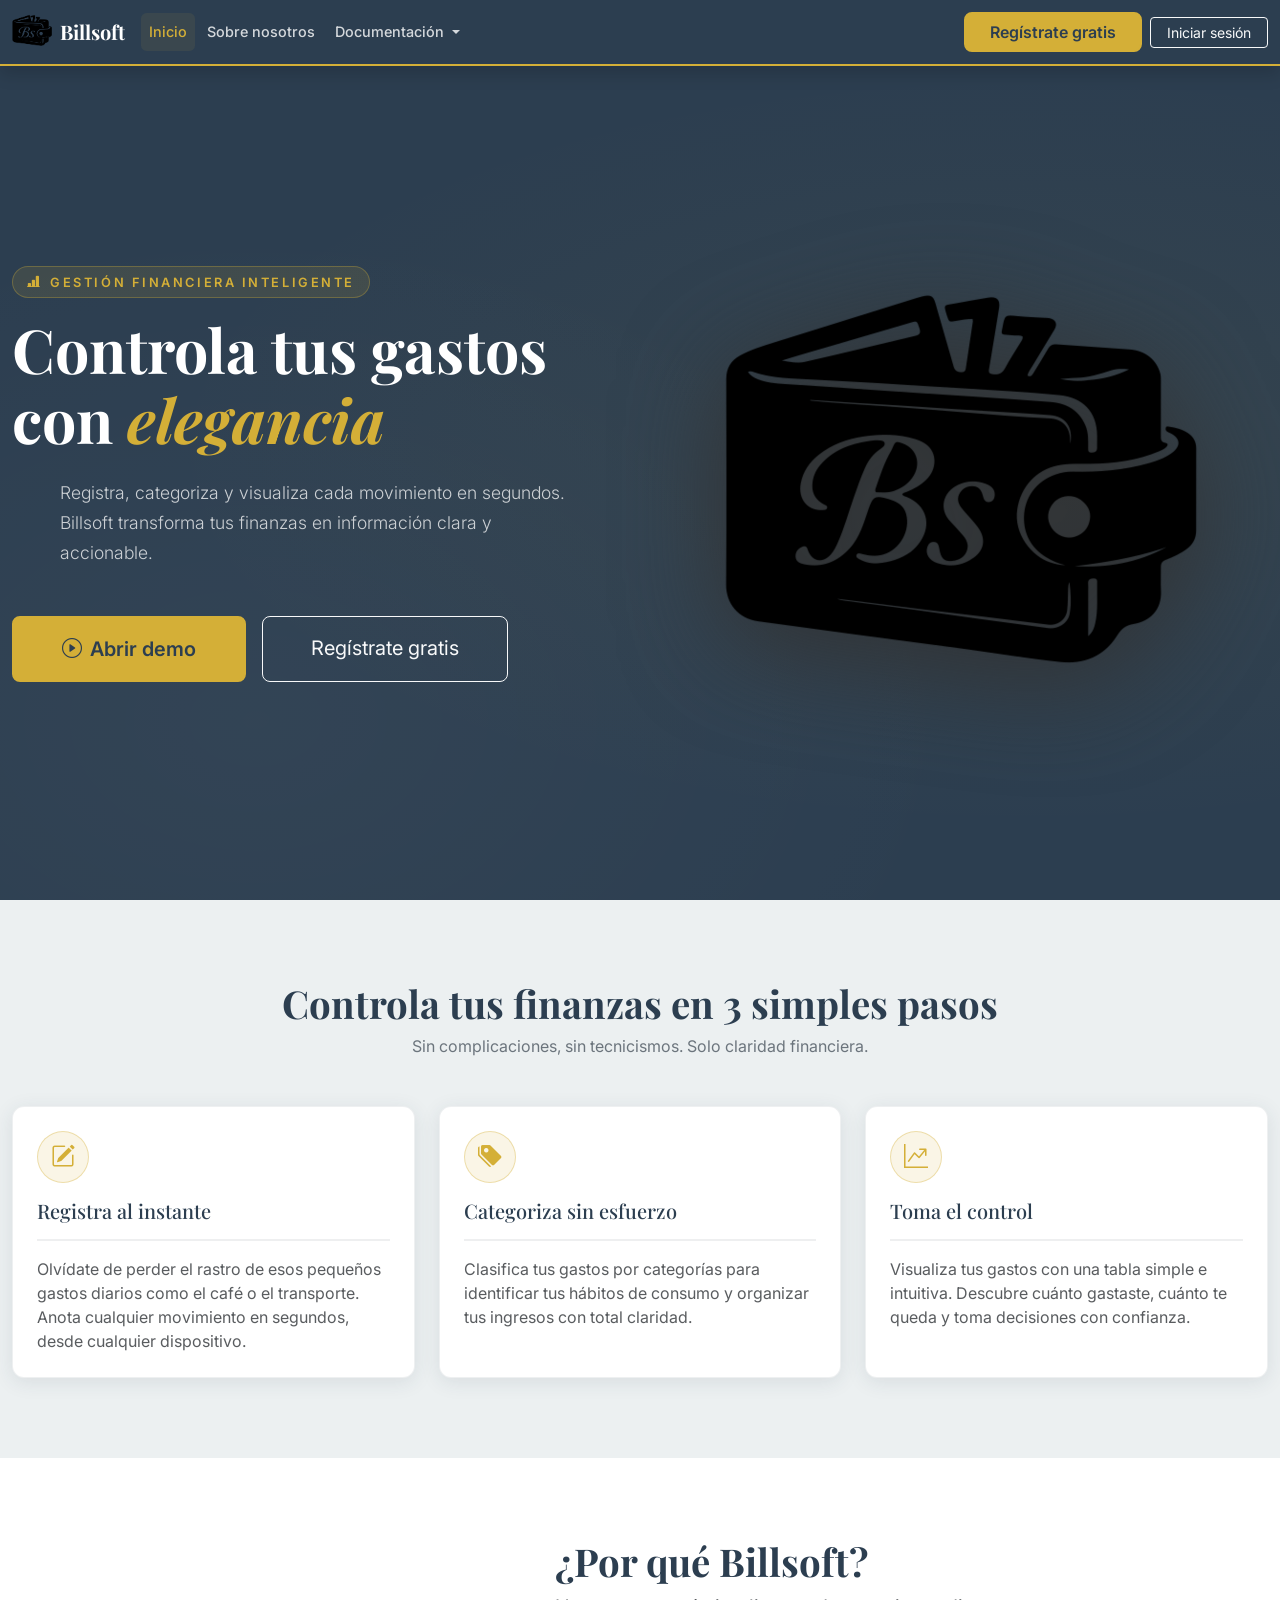
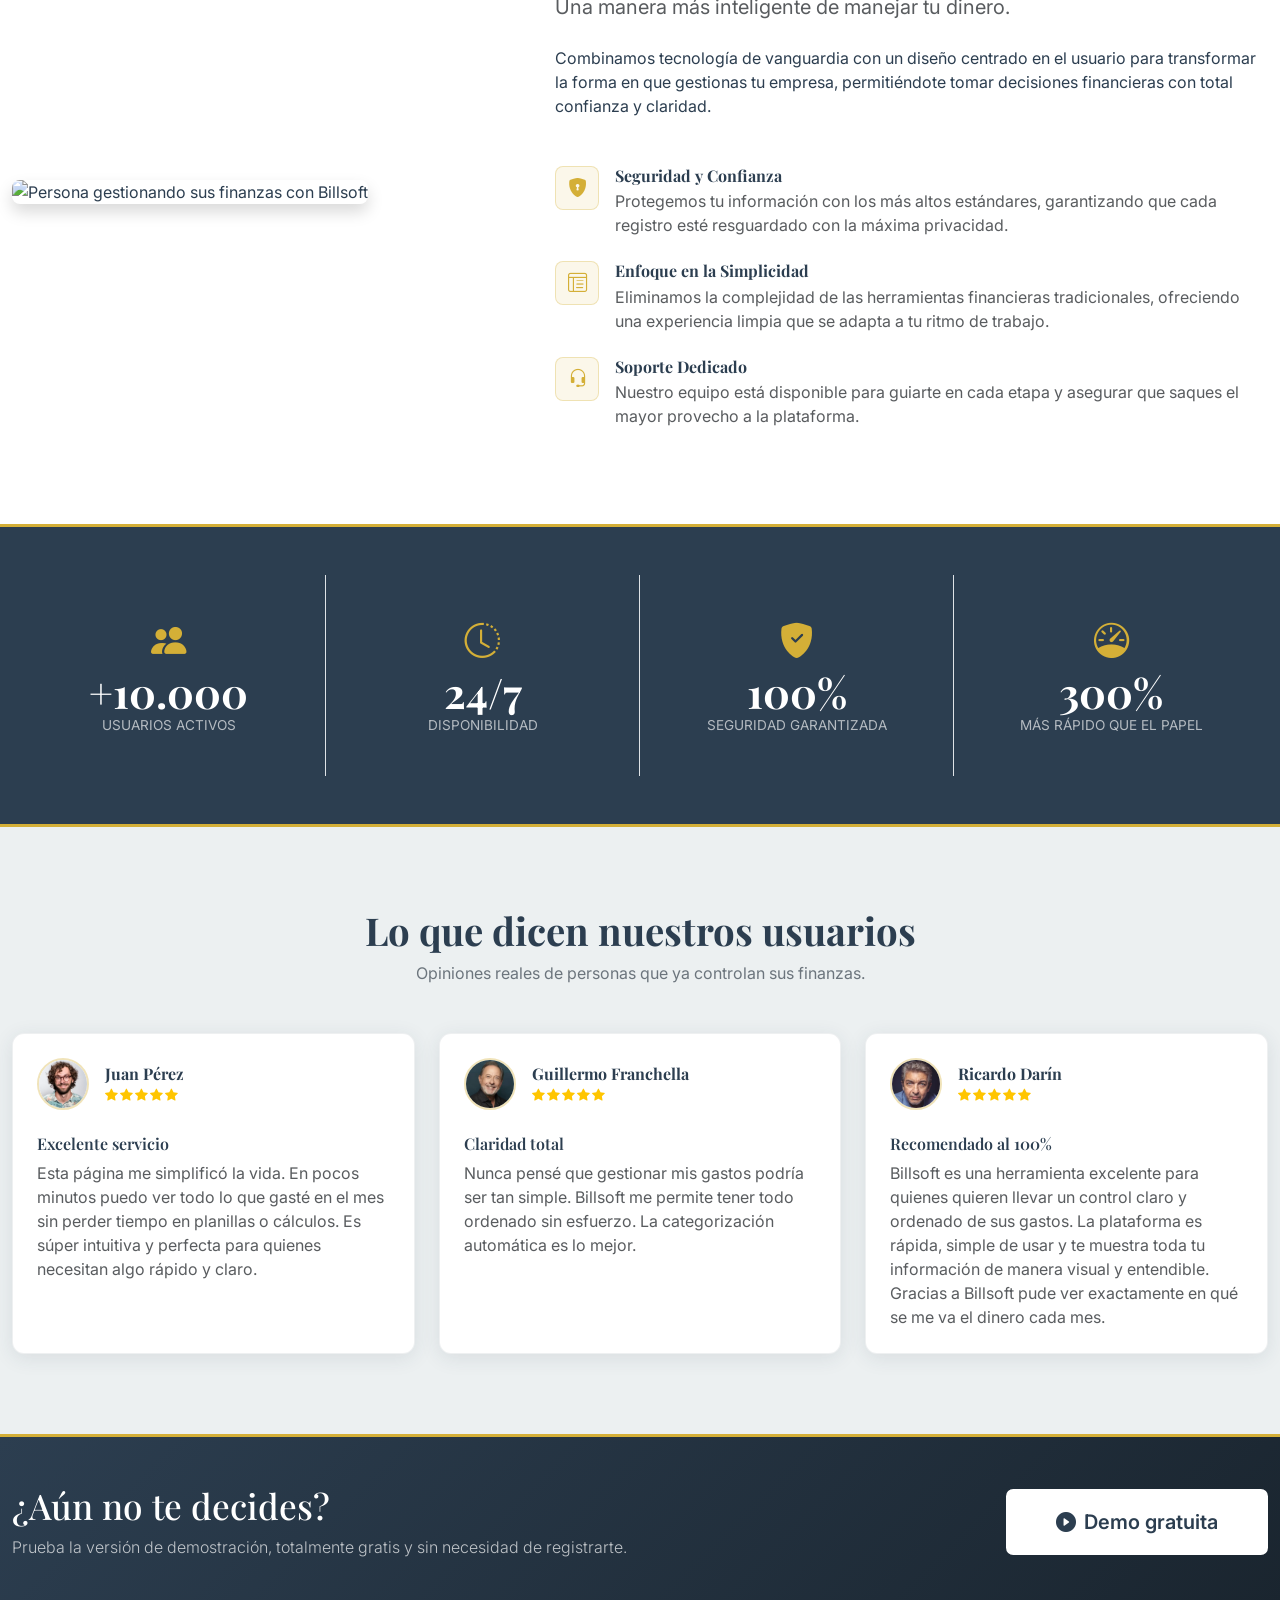
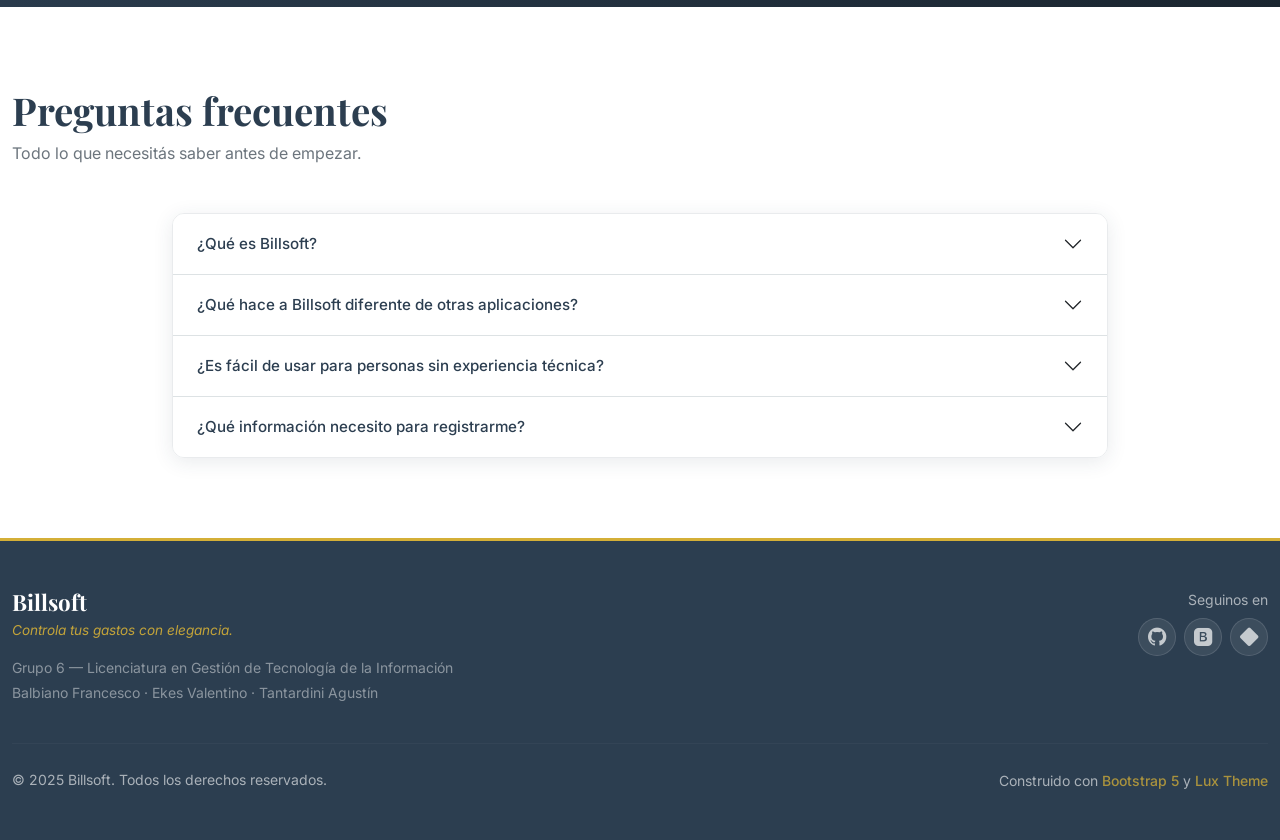
==== commit eafe986a: "reseñas" ====
--- a/index.html
+++ b/index.html
@@ -368,9 +368,7 @@
               <div class="card-body p-4">
                 <h4 class="h6 fw-semibold mb-2">Recomendado al 100%</h4>
                 <p class="card-text text-muted">
-                  Esta página me simplificó la vida. En pocos minutos puedo ver todo lo que gasté
-                  en el mes sin perder tiempo en planillas o cálculos. Es súper intuitiva y perfecta
-                  para quienes trabajan mucho y necesitan algo rápido y claro.
+                  Billsoft es una herramienta excelente para quienes quieren llevar un control claro y ordenado de sus gastos. La plataforma es rápida, simple de usar y te muestra toda tu información de manera visual y entendible. Gracias a Billsoft pude ver exactamente en qué se me va el dinero cada mes.
                 </p>
               </div>
             </article>
--- a/assets/css/styles_main.css
+++ b/assets/css/styles_main.css
@@ -34,6 +34,9 @@
   --radius-card:  0.75rem;
 
   --section-py:   5rem;
+
+  /* Tablas */
+  --table-primary-table-color: var(--color-accent);
 }
 
 /* -- TIPOGRAFIA -- */
@@ -438,7 +441,7 @@
   }
 }
 
-/* Nav Ingreso Gasto /  */
+/* -- Nav Ingreso Gasto -- /  */
 .avatar-usr {
   width: 40px;
   height: 40px;
@@ -454,6 +457,44 @@
   color: var(--color-accent);
 }
 
+/* -- Tabla ingreso gasto -- */
+.tabla-gasto {
+  --bs-table-bg: var(--color-primary );
+  --bs-table-color: white;
+}
+
+.servicio {
+  background-color: grey;
+}
+
+.alquiler {
+  background-color: #9f327b;
+}
+
+.comida {
+  background-color: #ff7f1f;
+}
+
+.ropa {
+  background-color: #008374;
+}
+
+.vehiculo {
+ background-color: #f34235; 
+}
+
+.suscripciones {
+  background-color: #ffde3f;
+}
+
+.seguros {
+  background-color: #127bdc;
+}
+
+.otros {
+  background-color: #3c3c3c;
+}
+
 /* -- ANIMACIONES -- */
 /* Libreria usada: "Animate.css" (https://github.com/animate-css/animate.css), 
    ademas de css pelado */
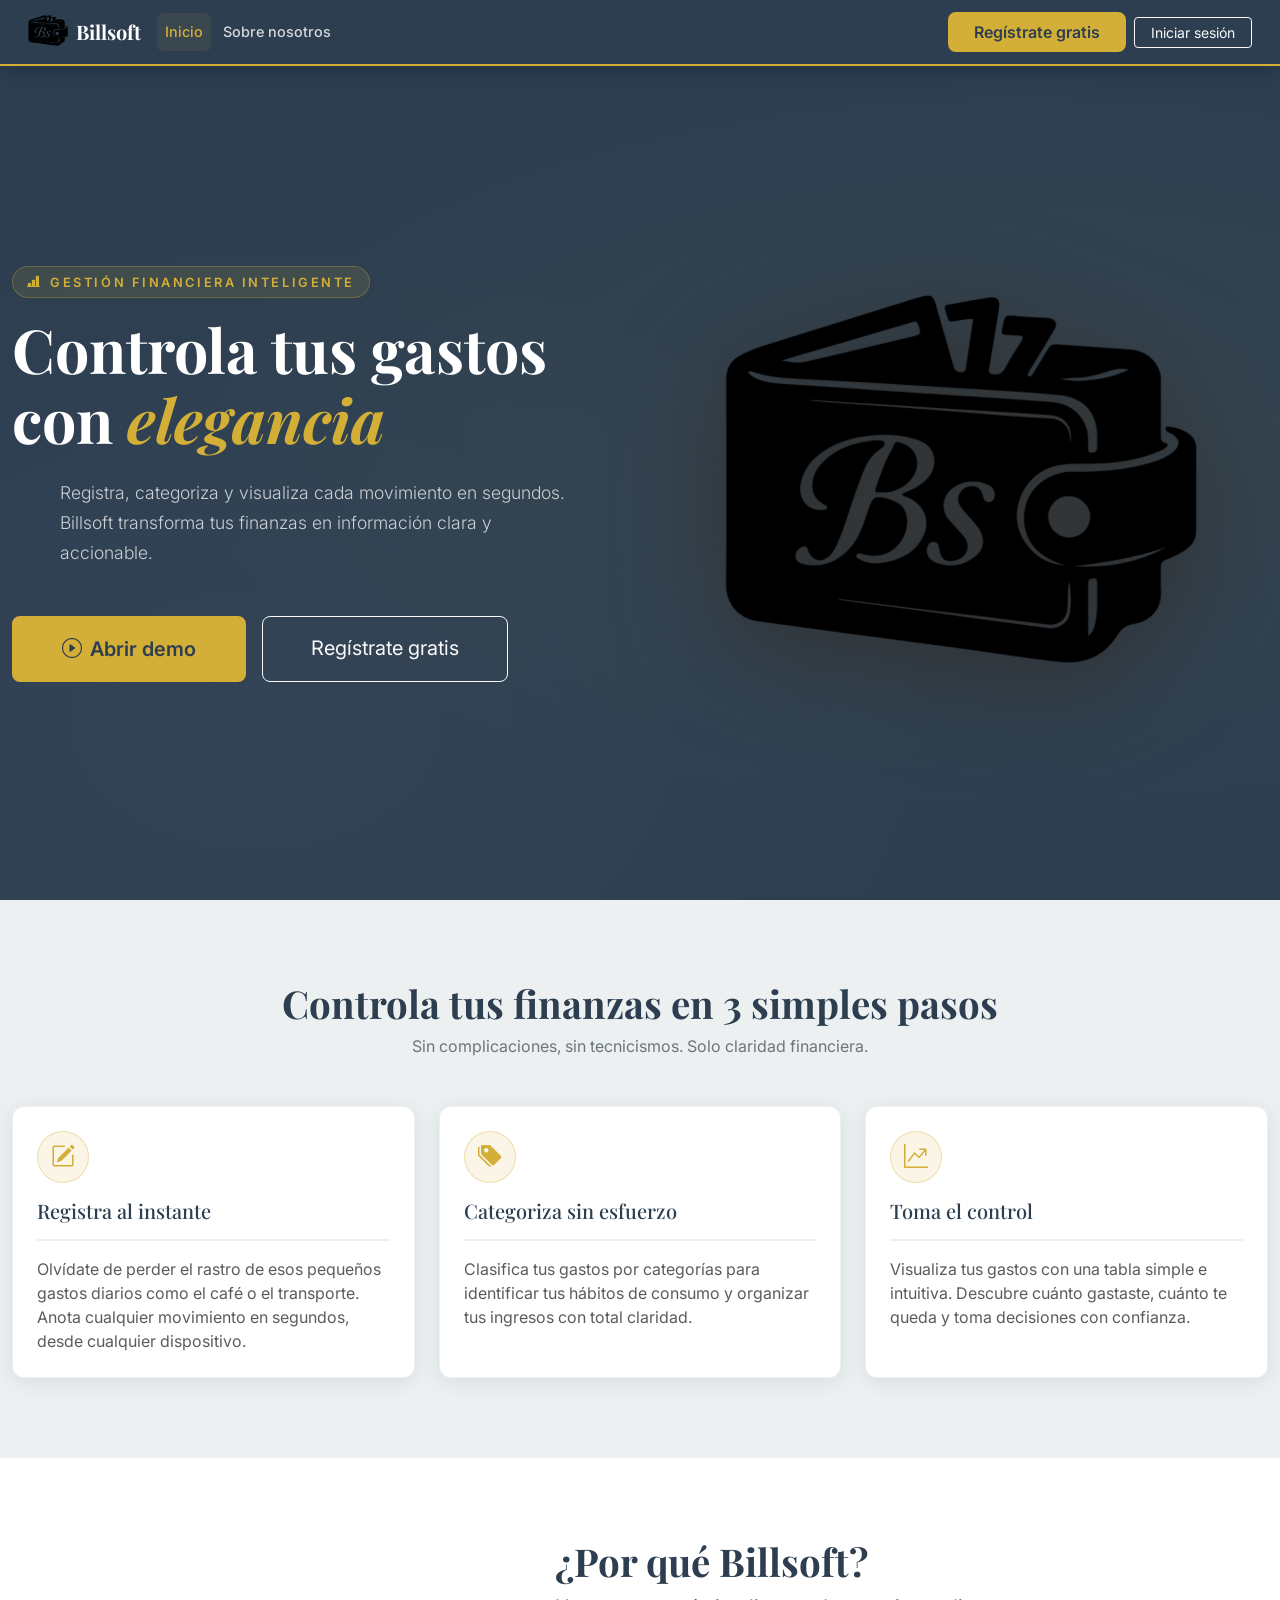
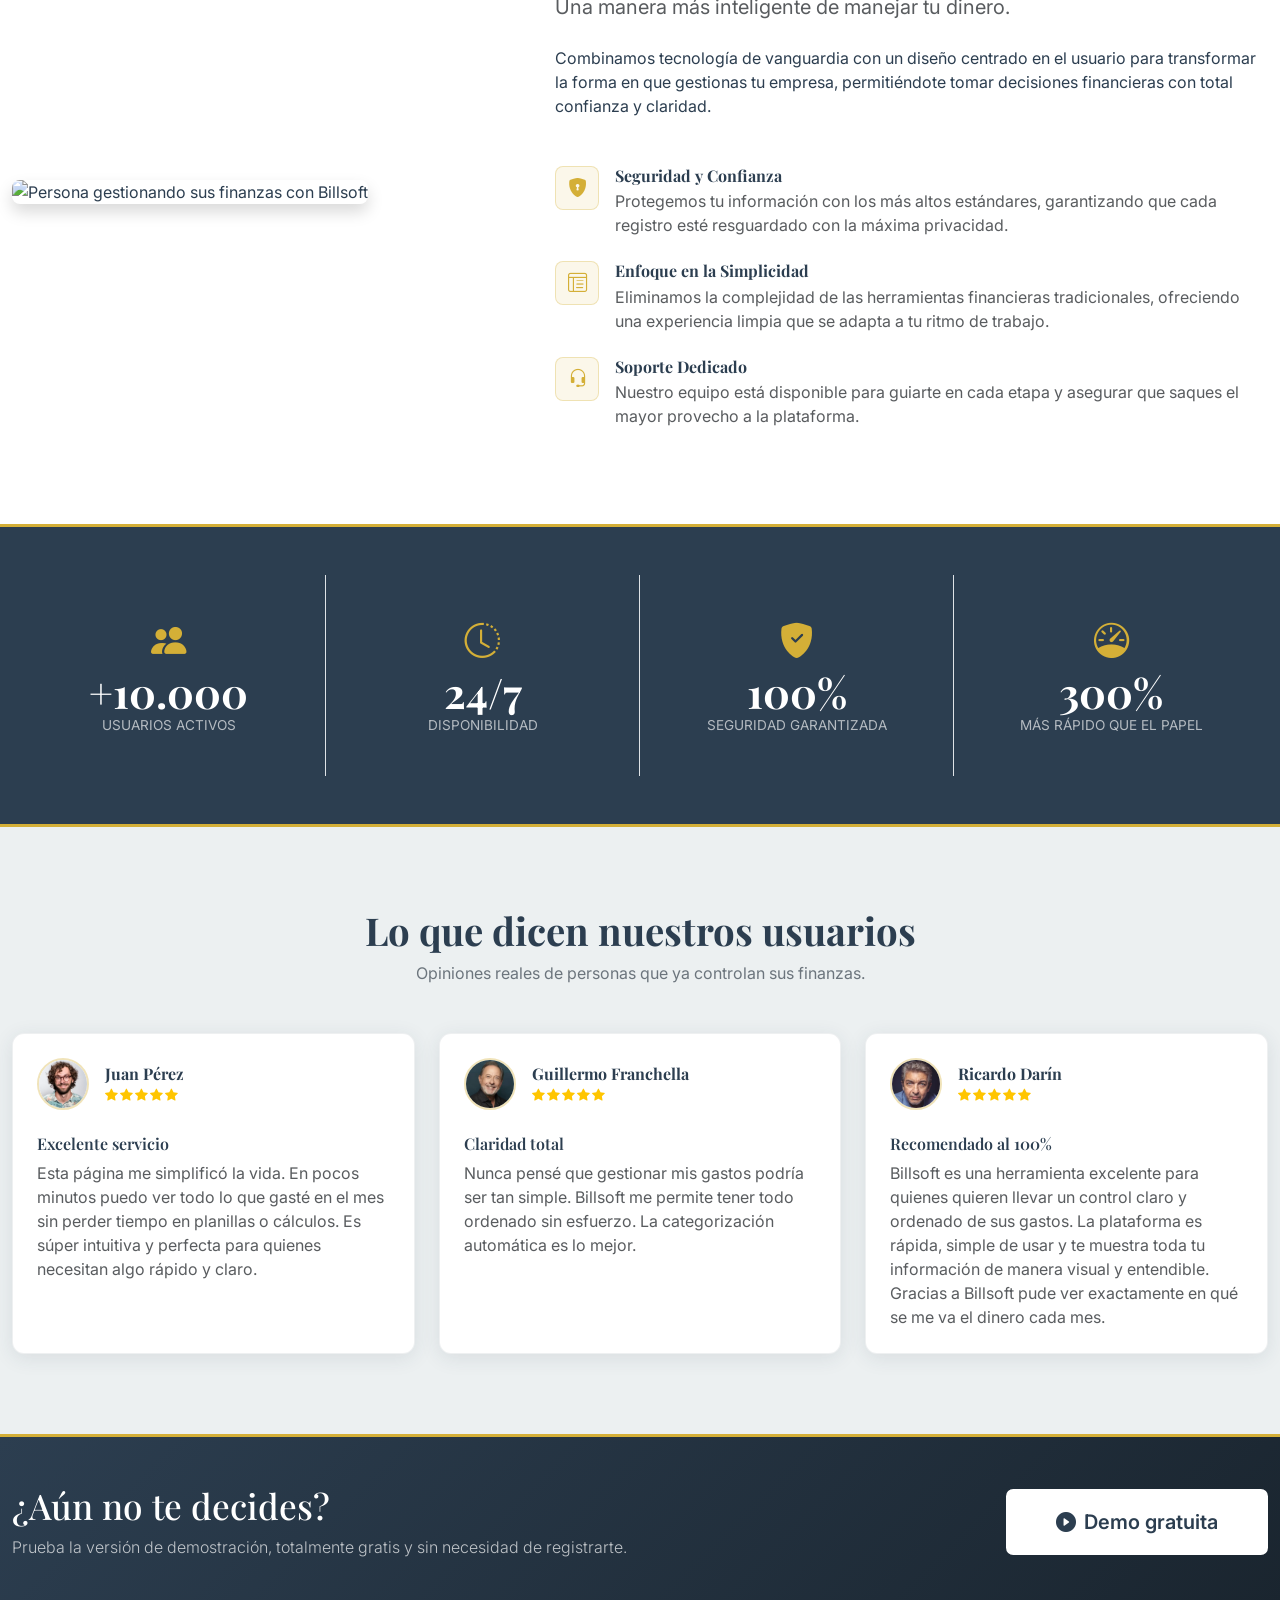
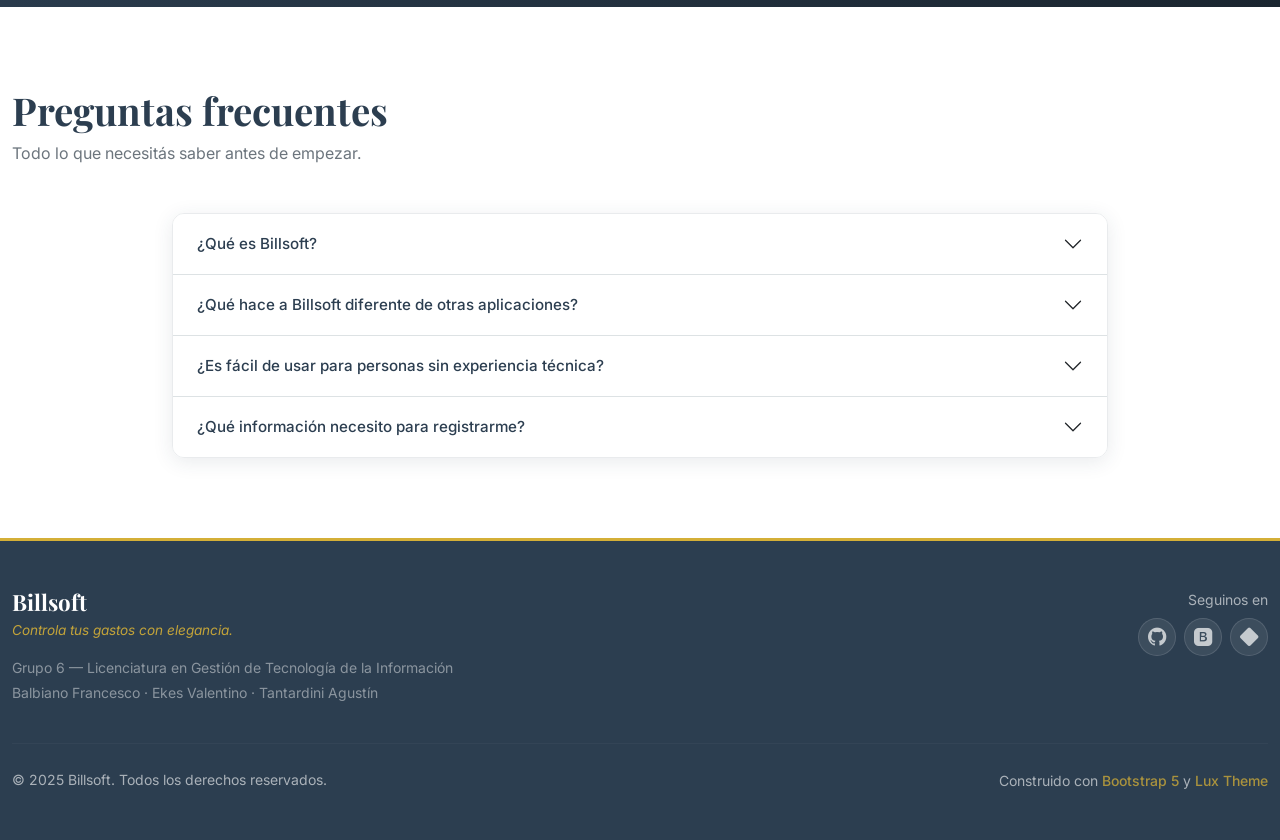
==== commit 726fc0c8: "favicon y correccion de titulos e idioma en header" ====
--- a/index.html
+++ b/index.html
@@ -5,6 +5,7 @@
   <meta charset="UTF-8">
   <meta name="viewport" content="width=device-width, initial-scale=1.0">
   <title>Inicio | Billsoft</title>
+  <link rel=icon type=image-icon href="assets/img/favicon.png">
 
   <!-- Bootstrap 5 -->
   <link href="https://cdn.jsdelivr.net/npm/bootstrap@5.3.8/dist/css/bootstrap.min.css" rel="stylesheet"
@@ -17,7 +18,7 @@
 
   <!-- ===================== NAVBAR ===================== -->
   <header>
-    <nav class="navbar navbar-expand-lg navbar-dark bs-navbar fixed-top shadow py-1" aria-label="Navegación principal">
+    <nav class="navbar navbar-expand-lg navbar-dark bs-navbar fixed-top shadow py-1 px-3" aria-label="Navegación principal">
       <div class="container-fluid">
 
         <a class="navbar-brand d-flex align-items-center gap-2 py-2" href="#">
@@ -37,20 +38,6 @@
             </li>
             <li class="nav-item">
               <a class="nav-link" href="seccion/SobreNosotros.html">Sobre nosotros</a>
-            </li>
-            <li class="nav-item dropdown">
-              <a class="nav-link dropdown-toggle" href="#" role="button" data-bs-toggle="dropdown"
-                aria-expanded="false">
-                Documentación
-              </a>
-              <ul class="dropdown-menu dropdown-menu-dark shadow border-0">
-                <li><a class="dropdown-item" href="#">Doc 1</a></li>
-                <li><a class="dropdown-item" href="#">Doc 2</a></li>
-                <li>
-                  <hr class="dropdown-divider opacity-25">
-                </li>
-                <li><a class="dropdown-item" href="#">Créditos</a></li>
-              </ul>
             </li>
           </ul>
 
--- a/assets/css/styles_main.css
+++ b/assets/css/styles_main.css
@@ -1,10 +1,8 @@
 @import url("https://cdn.jsdelivr.net/npm/bootstrap-icons@1.13.1/font/bootstrap-icons.min.css"); /* Iconos de bootstrap */
-/* Iba a usar nerdfonts pero termine encontrando que estos iconos son mas adecuados ↑ */
+/* Iba a usar nerdfonts pero termine encontrando que los iconos de bootstrap son mas adecuados ↑ */
 
 /* =============================================================
    BILLSOFT — custom.css
-   Overrides sobre Lux (Bootstrap 5 Theme)
-   Moodboard: Formal · Elegante · Simple
    Primario:   #2C3E50 (Azul Pizarra)
    Secundario: #ECF0F1 (Gris Claro Suave)
    Acento:     #D4AF37 (Dorado Metálico)
@@ -13,7 +11,7 @@
 /* ── GOOGLE FONTS ── */
 @import url('https://fonts.googleapis.com/css2?family=Playfair+Display:ital,wght@0,400;0,600;0,700;1,400&family=Inter:wght@300;400;500;600&display=swap');
 
-/* -- VARIABLES GLOBALES -- */
+/* -- VARIABLES GLOBALES (como en algoritmia) -- */
 :root {
   --bs-primary:    #2C3E50;
   --bs-body-bg:    #ECF0F1;
@@ -35,9 +33,9 @@
 
   --section-py:   5rem;
 
-  /* Tablas */
-  --table-primary-table-color: var(--color-accent);
-}
+
+}
+
 
 /* -- TIPOGRAFIA -- */
 body {
@@ -59,6 +57,15 @@
 .py-6 {
   padding-top: var(--section-py) !important;
   padding-bottom: var(--section-py) !important;
+}
+
+.pb-6 {
+  padding-bottom: var(--section-py)
+}
+
+.my-6 {
+  margin-top: var(--section-py);
+  margin-bottom: var(--section-py);
 }
 
 /* -- 4. NAVBAR -- */
@@ -196,6 +203,16 @@
   border: 1px solid rgba(44, 62, 80, 0.08);
   border-radius: var(--radius-card);
   box-shadow: var(--shadow-card);
+}
+
+.about-card {
+  background: linear-gradient(135deg, #fcf8e7 0%, #f7efd1 100%);
+  border: 1px solid rgba(212, 175, 55, 0.28);
+  box-shadow: 0 4px 16px rgba(44, 62, 80, 0.06);
+}
+
+.about-card h3 {
+  color: #8c7522;
 }
 
 .icono-pasos {
@@ -441,6 +458,16 @@
   }
 }
 
+@media (max-width: 768px) {
+  .tabla-mobile {
+    margin-bottom: 250px !important;
+  }
+  .color-block {
+  border: none !important;
+  }
+}
+
+
 /* -- Nav Ingreso Gasto -- /  */
 .avatar-usr {
   width: 40px;
@@ -484,7 +511,7 @@
 }
 
 .suscripciones {
-  background-color: #ffde3f;
+  background-color: #d3b72b;
 }
 
 .seguros {
@@ -494,6 +521,29 @@
 .otros {
   background-color: #3c3c3c;
 }
+
+/* -- LOGIN / REGISTRO -- */
+.bg-img-cta {
+  filter: brightness(80%);
+}
+
+.color-block {
+  background-color: var(--color-primary);
+  border-left: 4px solid var(--color-accent);
+  background-image:
+    radial-gradient(ellipse at 80% 100%, rgba(212, 175, 55, 0.041) 0%, transparent 100%),
+    radial-gradient(ellipse at 20% 40%, #1f4061e3 0%, transparent 80%);
+}
+
+.txt-cta {
+  color: var(--color-secondary);
+  font-size: 3.5rem;
+}
+
+input:focus {
+  border: 3px solid var(--color-accent-dark) !important;
+}
+
 
 /* -- ANIMACIONES -- */
 /* Libreria usada: "Animate.css" (https://github.com/animate-css/animate.css), 
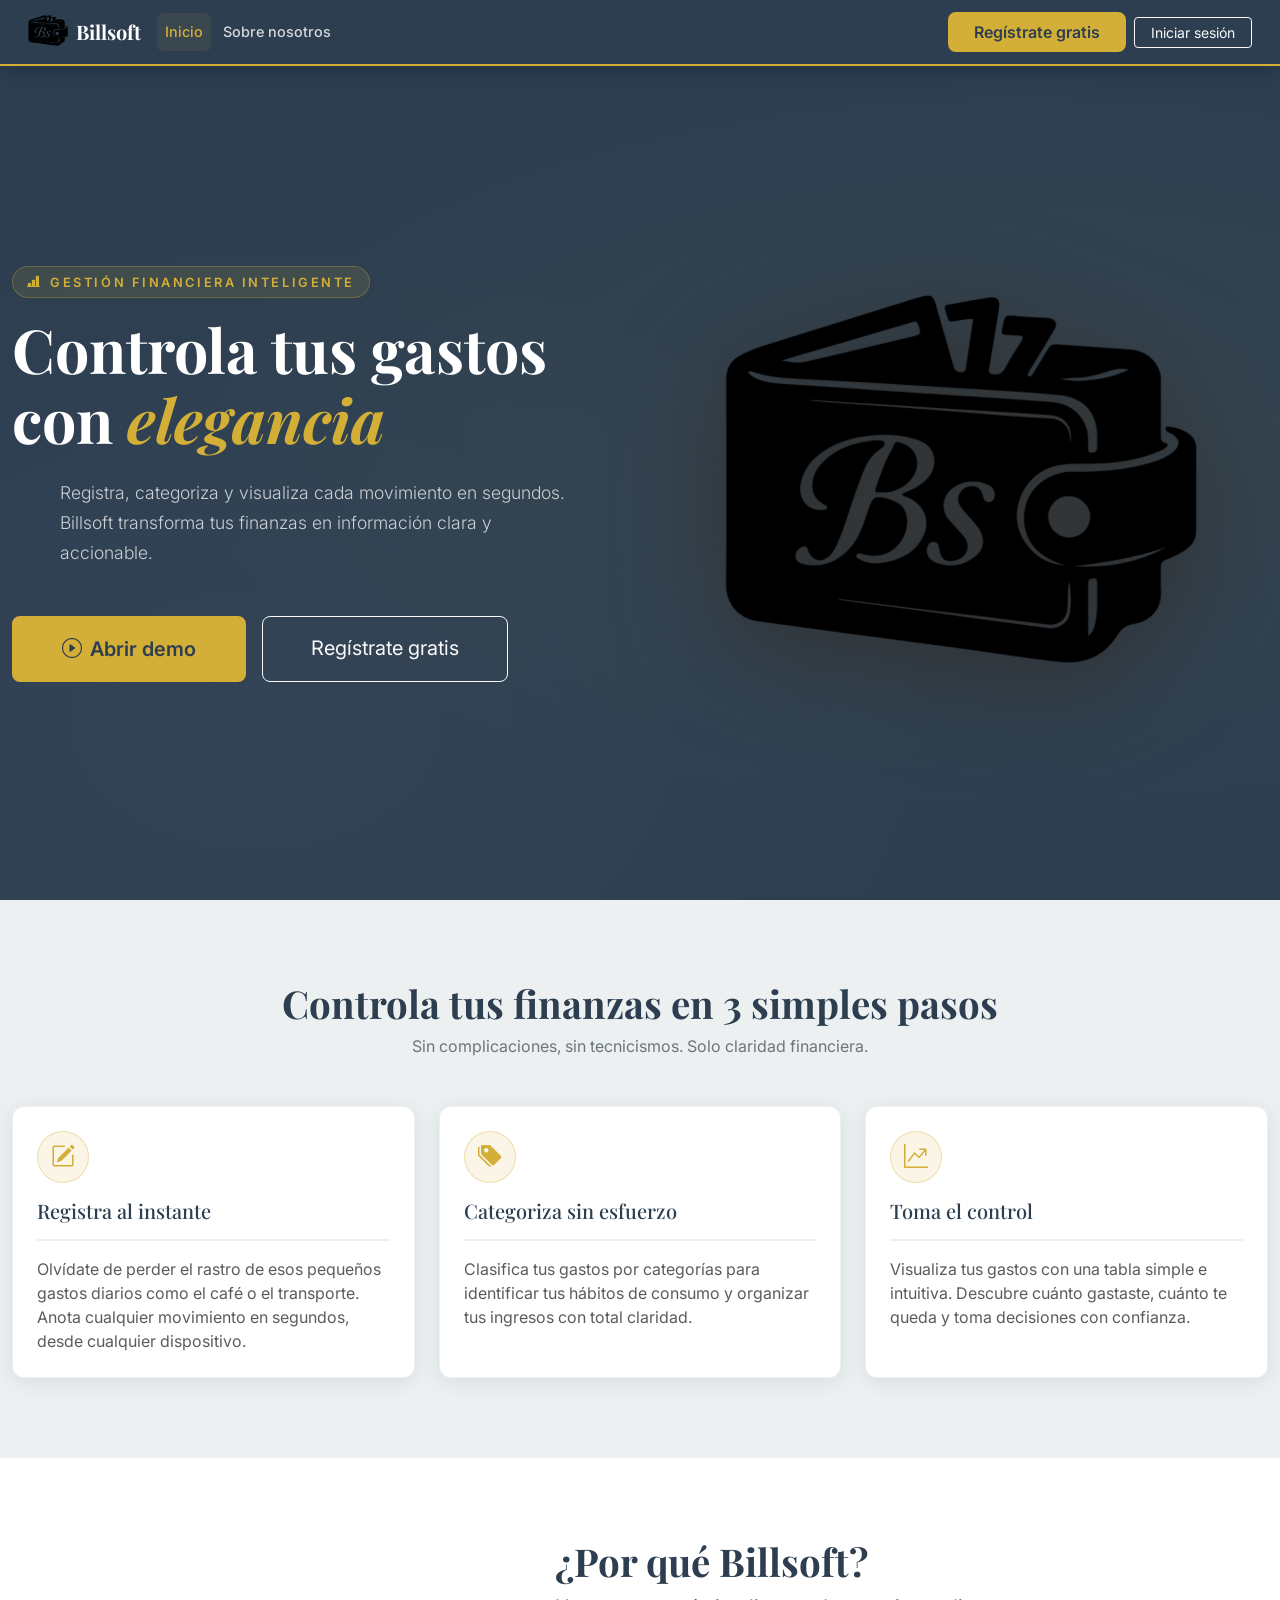
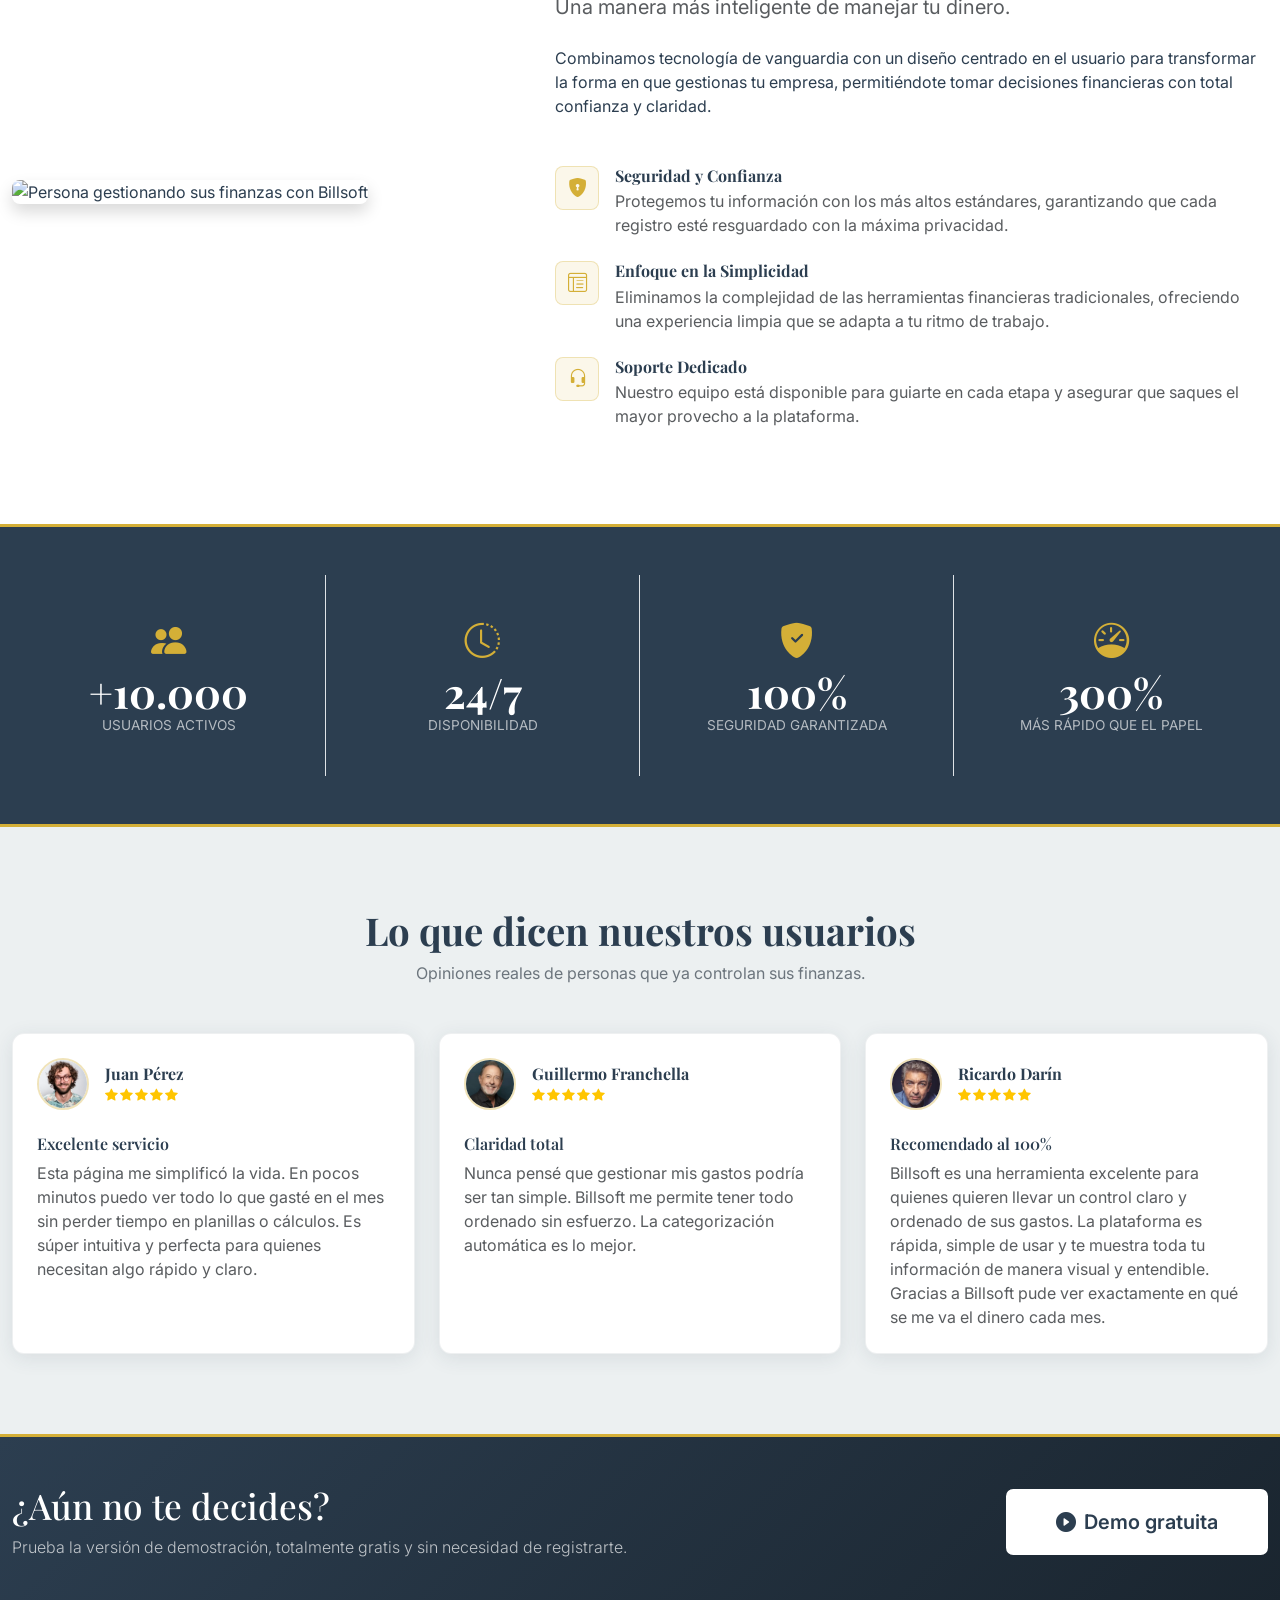
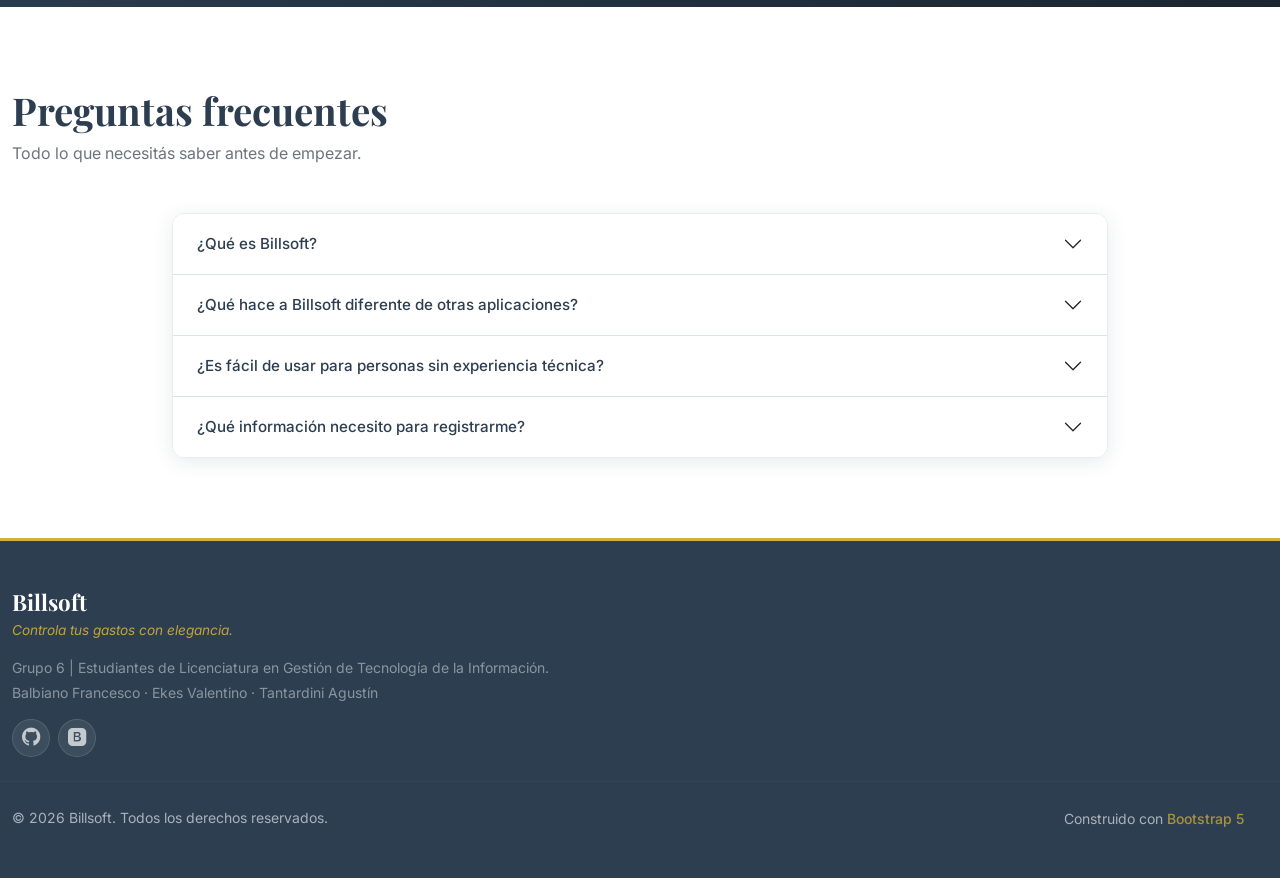
==== commit 2206e42e: "correccion iconos y footer sobre nosotros" ====
--- a/index.html
+++ b/index.html
@@ -486,15 +486,11 @@
           <h4 class="fw-bold footer-brand mb-1">Billsoft</h4>
           <p class="footer-tagline mb-3">Controla tus gastos con elegancia.</p>
           <p class="footer-credits opacity-75 small mb-1">
-            Grupo 6 — Licenciatura en Gestión de Tecnología de la Información
+            Grupo 6 | Estudiantes de Licenciatura en Gestión de Tecnología de la Información.
           </p>
           <p class="footer-credits opacity-75 small">
             Balbiano Francesco · Ekes Valentino · Tantardini Agustín
           </p>
-        </div>
-
-        <div class="col-12 col-md-6 d-flex flex-column align-items-md-end">
-          <p class="small opacity-75 mb-2">Seguinos en</p>
           <div class="d-flex gap-2">
             <a href="https://github.com/Mbalbiano/billsoft.github.io" class="footer-icon-btn" target="_blank"
               rel="noopener noreferrer" aria-label="GitHub (abre en nueva pestaña)">
@@ -504,29 +500,20 @@
               aria-label="Bootstrap (abre en nueva pestaña)">
               <i class="bi bi-bootstrap-fill" aria-hidden="true"></i>
             </a>
-            <a href="https://animate.style/" class="footer-icon-btn" target="_blank" rel="noopener noreferrer"
-              aria-label="Animate.css (abre en nueva pestaña)">
-              <i class="bi bi-diamond-fill" aria-hidden="true"></i>
-            </a>
-          </div>
-        </div>
-
+          </div>
       </div>
 
       <hr class="footer-divider my-4">
 
       <div class="row align-items-center">
         <div class="col-12 col-md-6 text-center text-md-start mb-2 mb-md-0">
-          <p class="small opacity-75 mb-0">© 2025 Billsoft. Todos los derechos reservados.</p>
+          <p class="small opacity-75 mb-0">© 2026 Billsoft. Todos los derechos reservados.</p>
         </div>
         <div class="col-12 col-md-6 text-center text-md-end">
           <small class="opacity-75">
             Construido con
             <a href="https://getbootstrap.com" class="footer-link" target="_blank" rel="noopener noreferrer">Bootstrap
               5</a>
-            y
-            <a href="https://bootswatch.com/lux/" class="footer-link" target="_blank" rel="noopener noreferrer">Lux
-              Theme</a>
           </small>
         </div>
       </div>
@@ -534,7 +521,6 @@
     </div>
   </footer>
 
-  <!-- Bootstrap Bundle JS -->
   <script src="https://cdn.jsdelivr.net/npm/bootstrap@5.3.8/dist/js/bootstrap.bundle.min.js"
     integrity="sha384-FKyoEForCGlyvwx9Hj09JcYn3nv7wiPVlz7YYwJrWVcXK/BmnVDxM+D2scQbITxI"
     crossorigin="anonymous"></script>
--- a/assets/css/styles_main.css
+++ b/assets/css/styles_main.css
@@ -546,8 +546,6 @@
 
 
 /* -- ANIMACIONES -- */
-/* Libreria usada: "Animate.css" (https://github.com/animate-css/animate.css), 
-   ademas de css pelado */
 
 .btn-accent:hover,
 .btn-accent:focus {
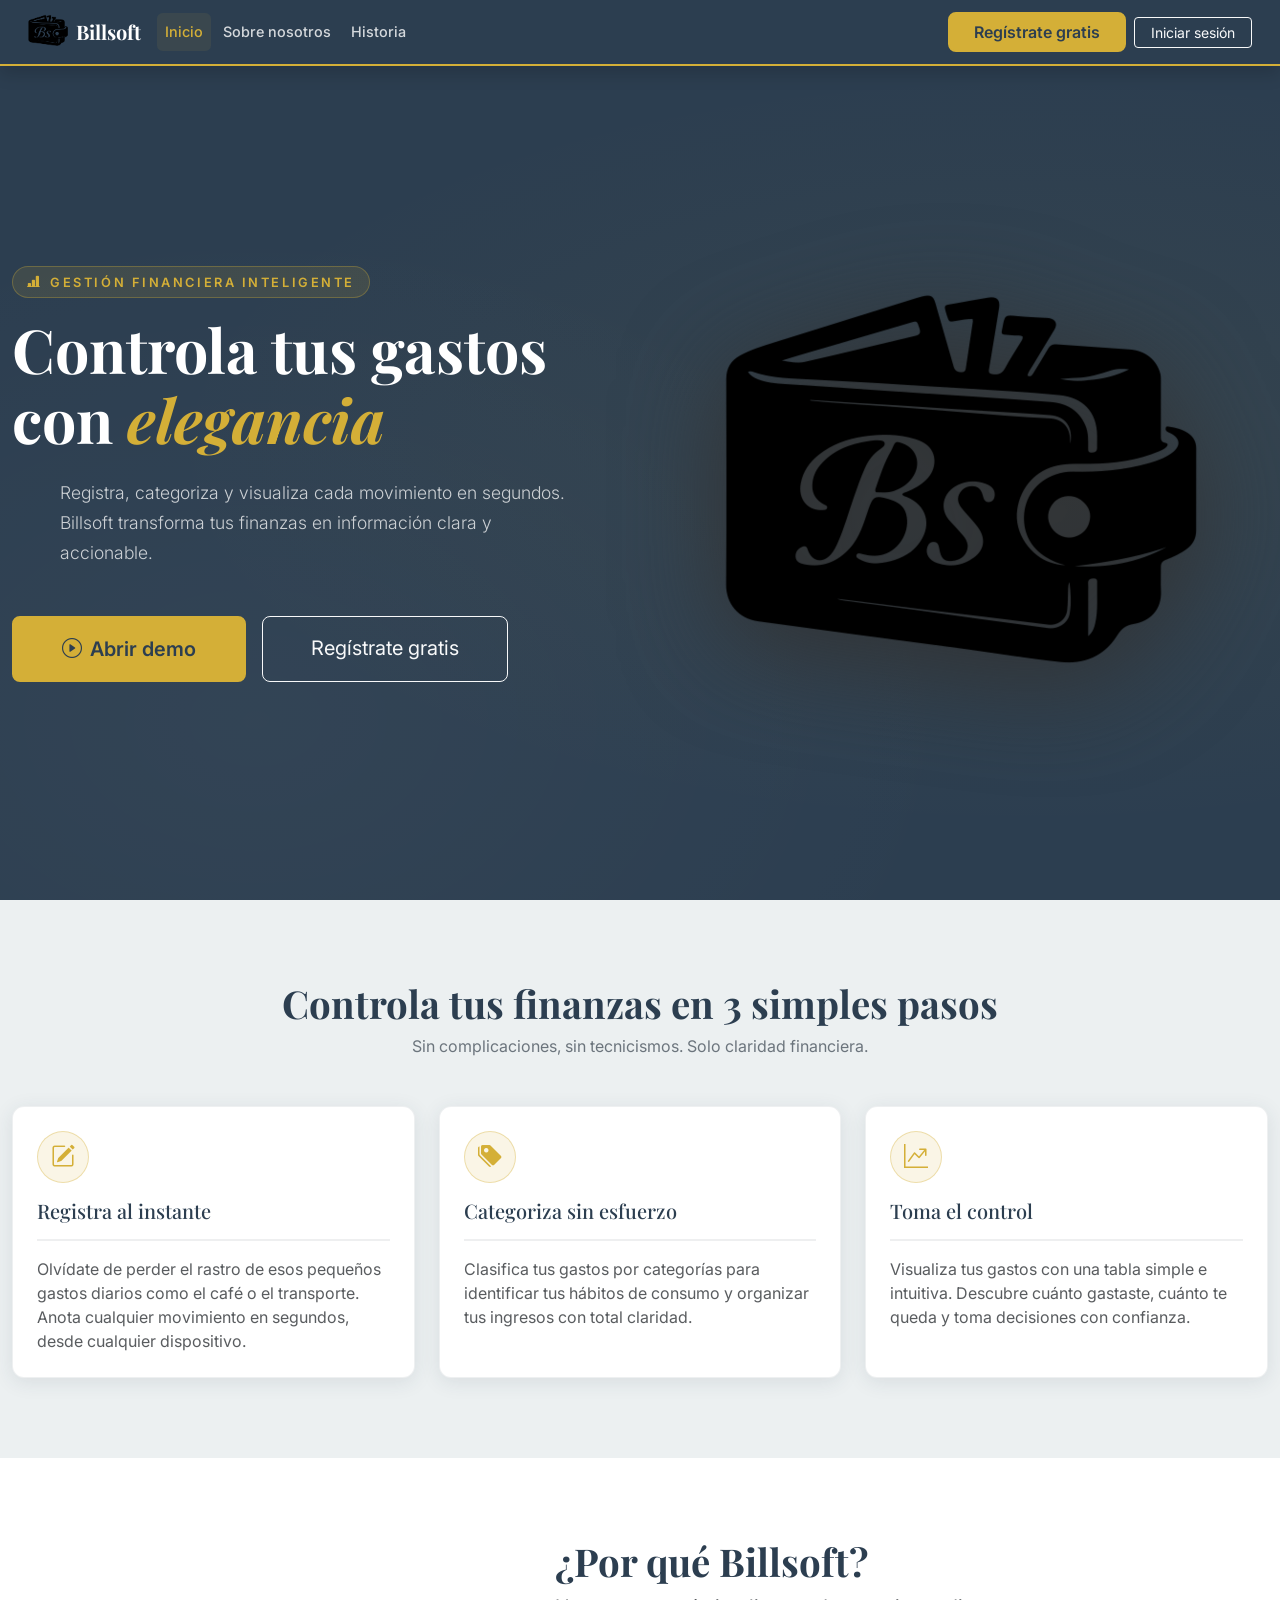
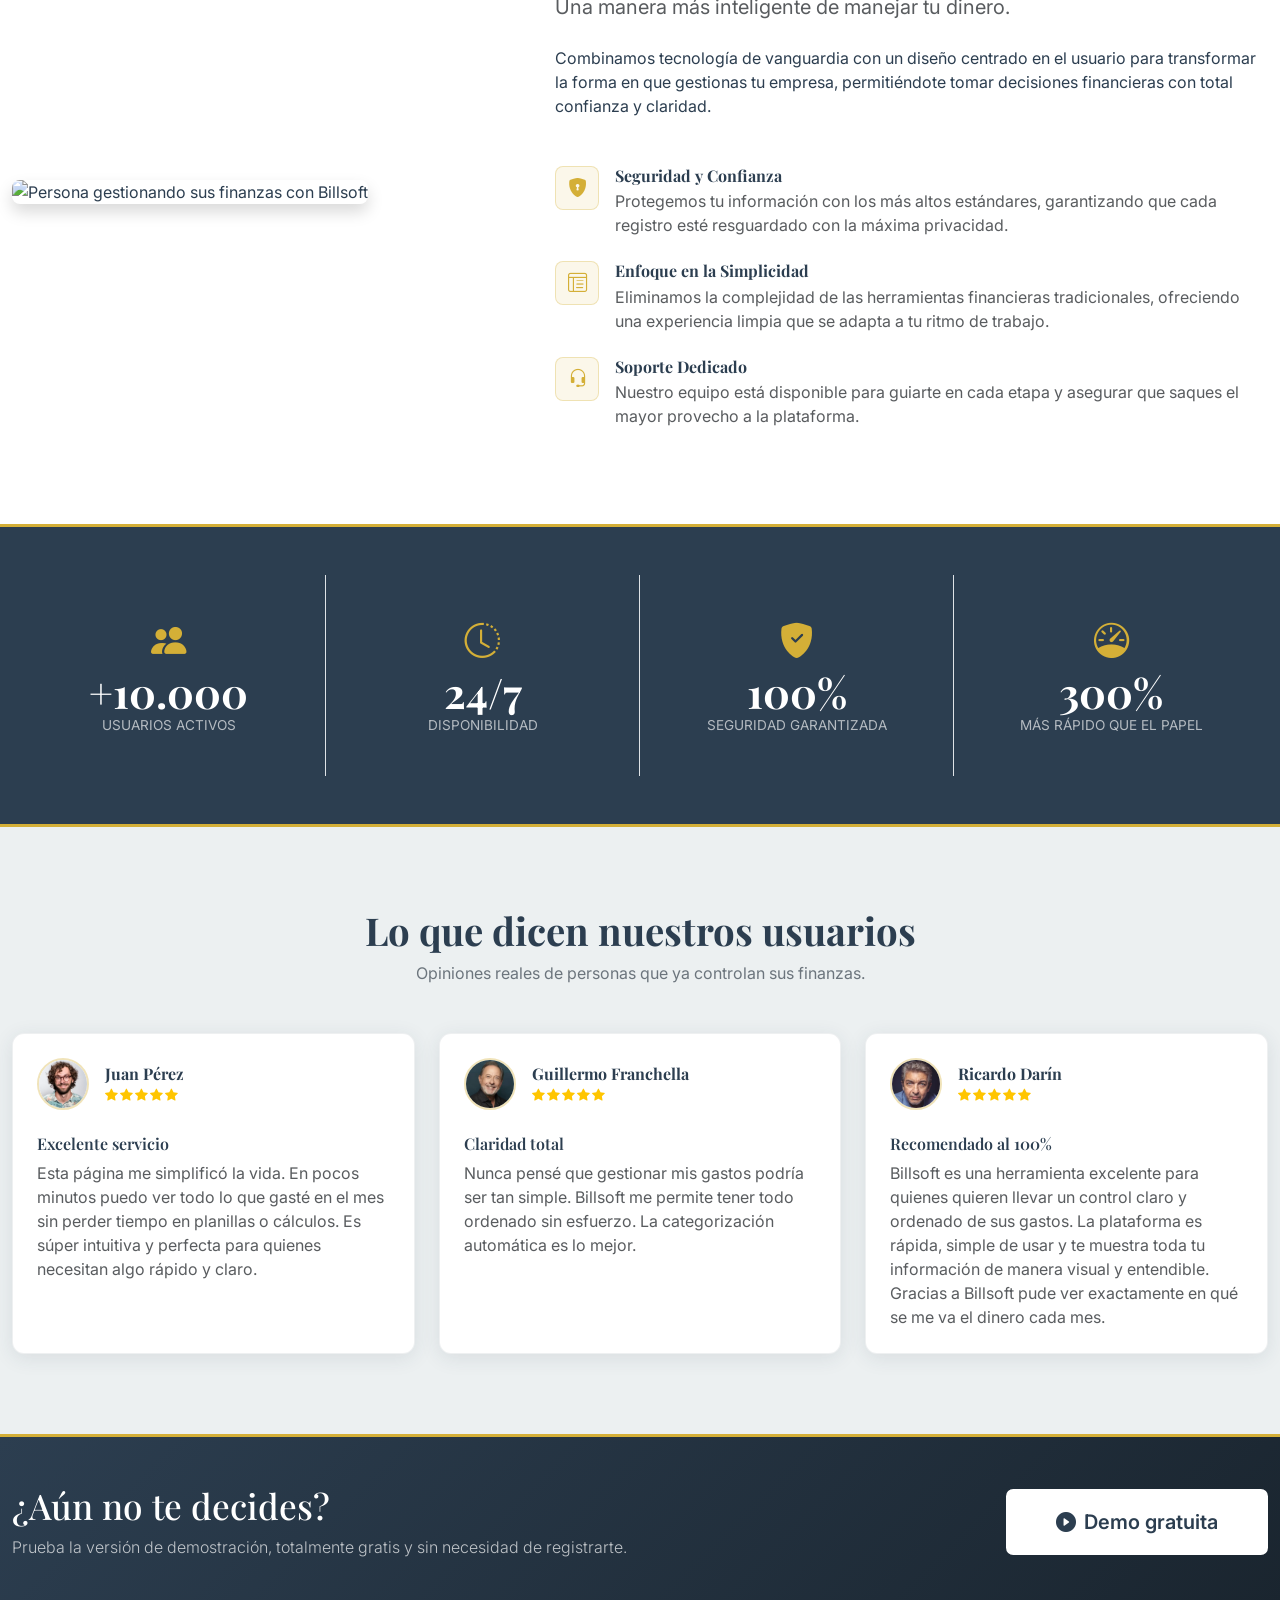
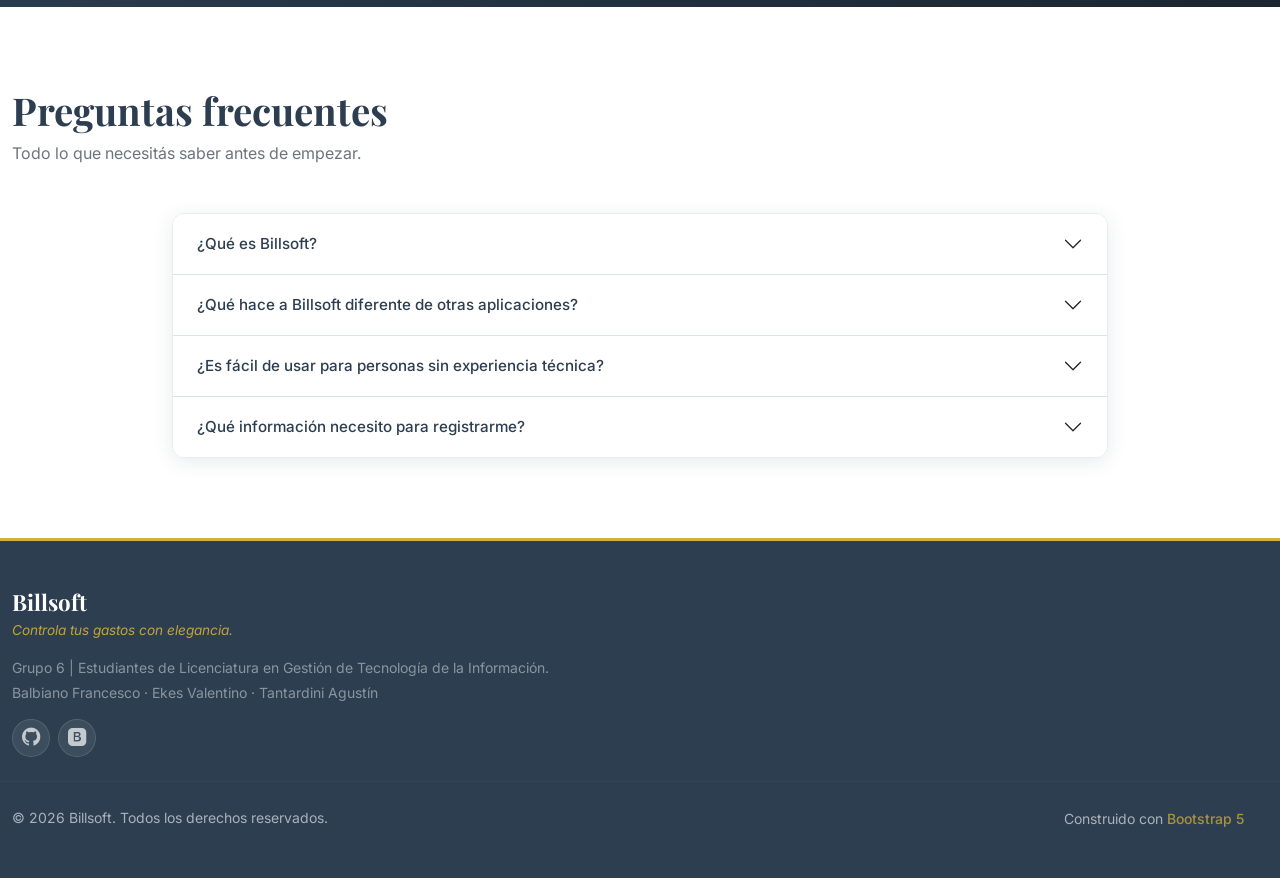
==== commit 90ea4bf5: "historia" ====
--- a/index.html
+++ b/index.html
@@ -38,6 +38,9 @@
             </li>
             <li class="nav-item">
               <a class="nav-link" href="seccion/SobreNosotros.html">Sobre nosotros</a>
+            </li>
+            <li class="nav-item">
+              <a class="nav-link" href="seccion/Historia.html">Historia</a>
             </li>
           </ul>
 
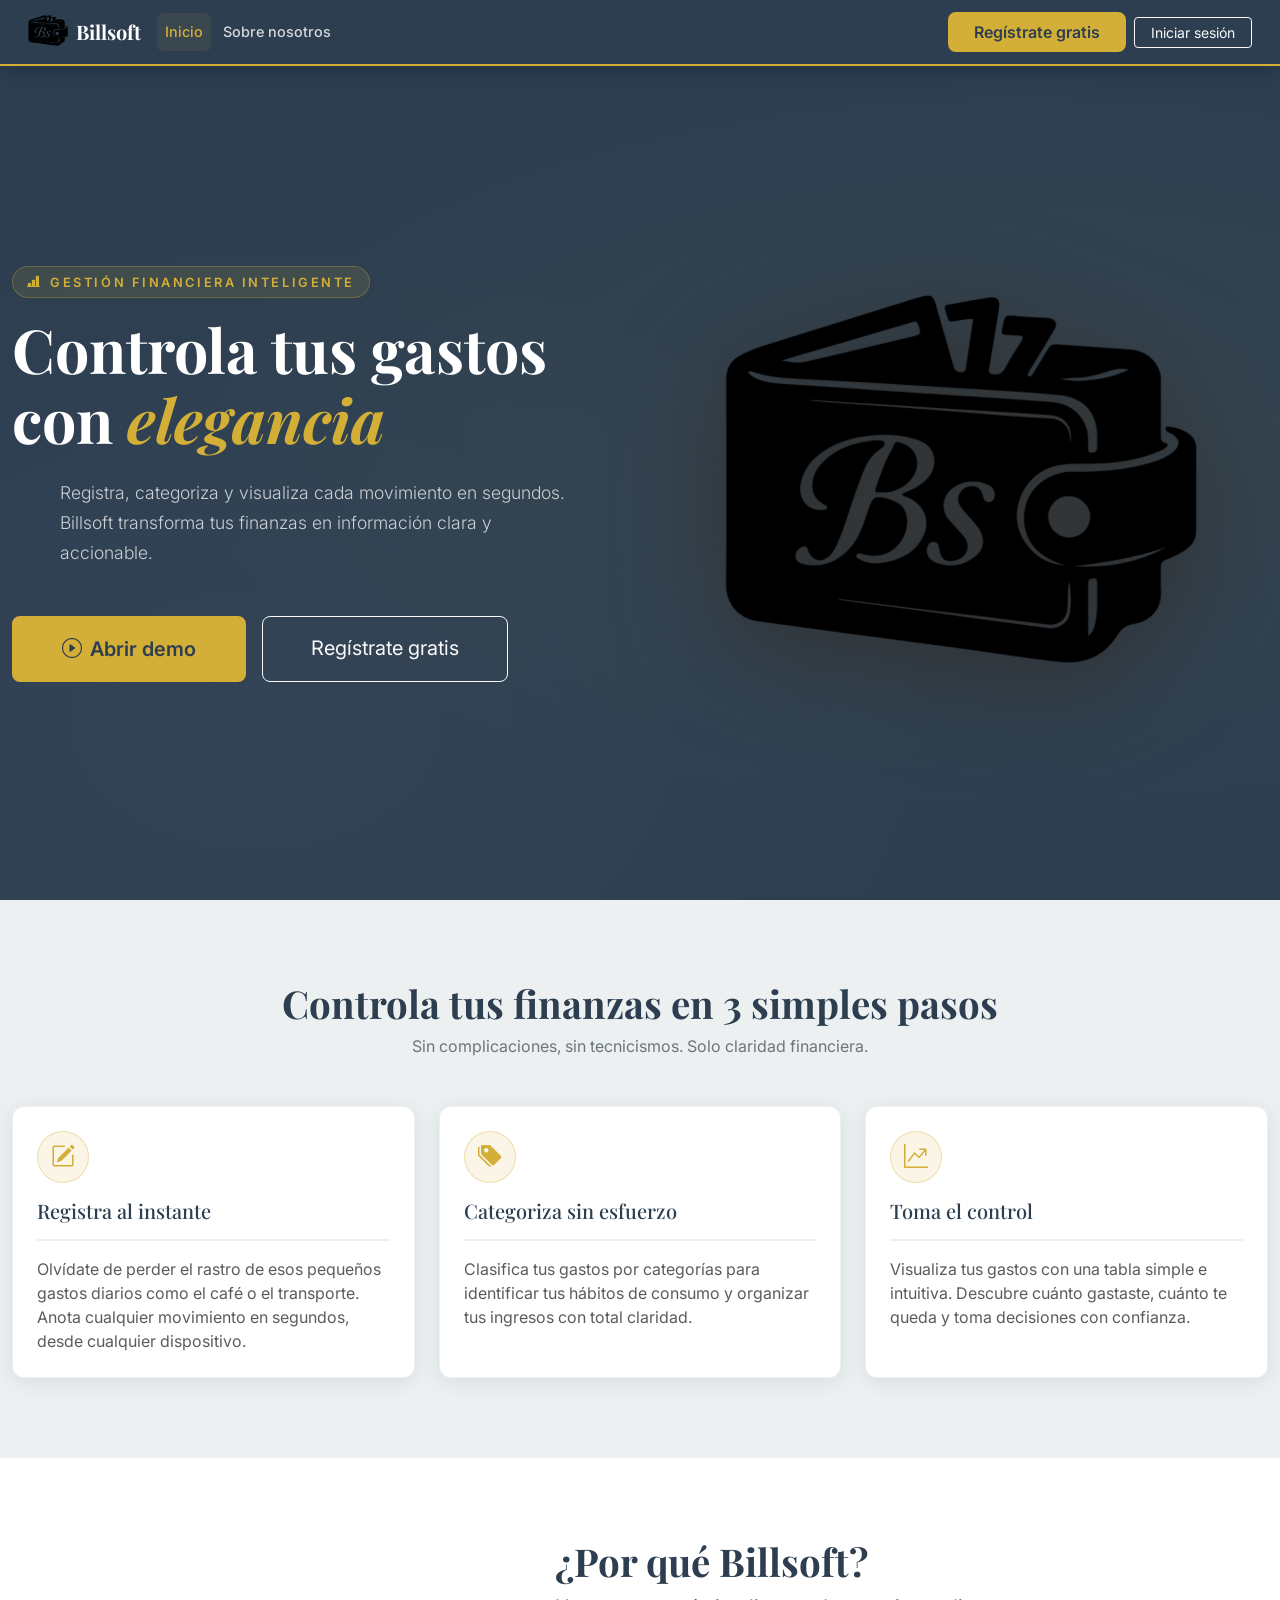
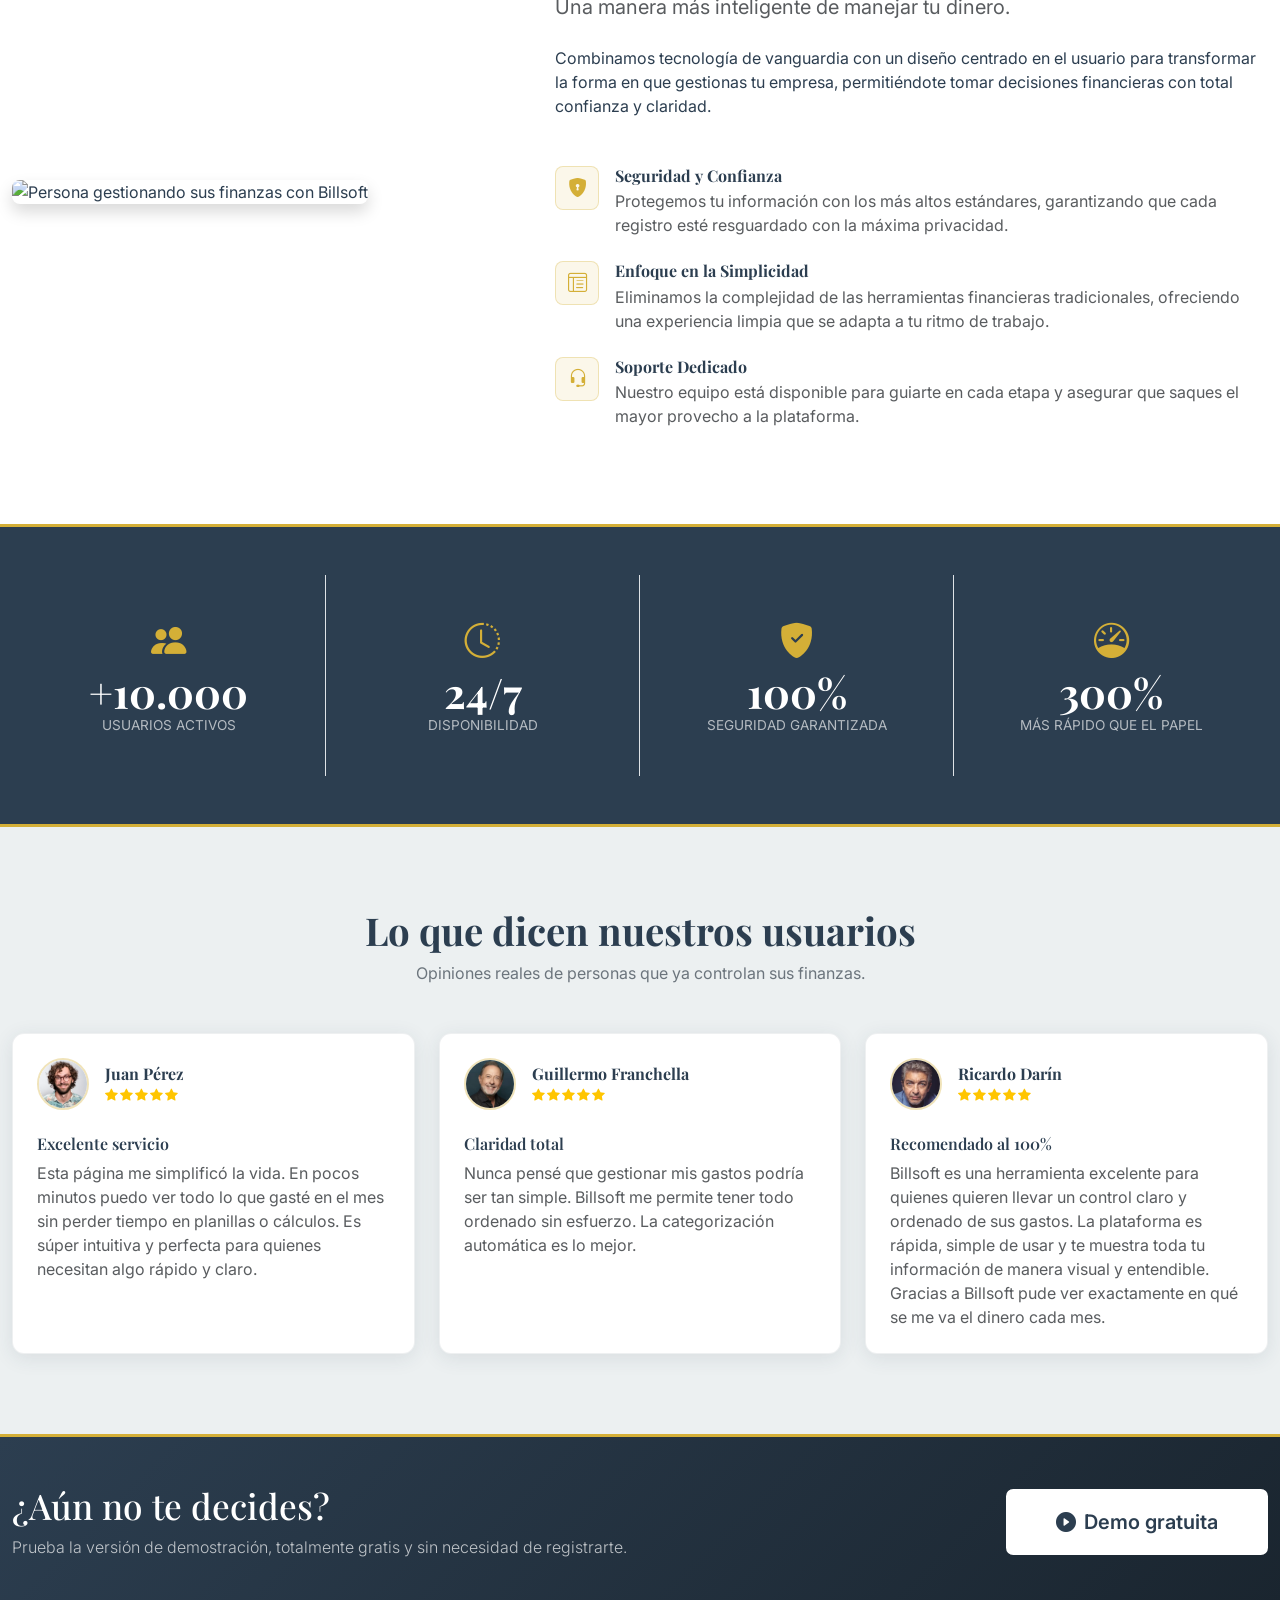
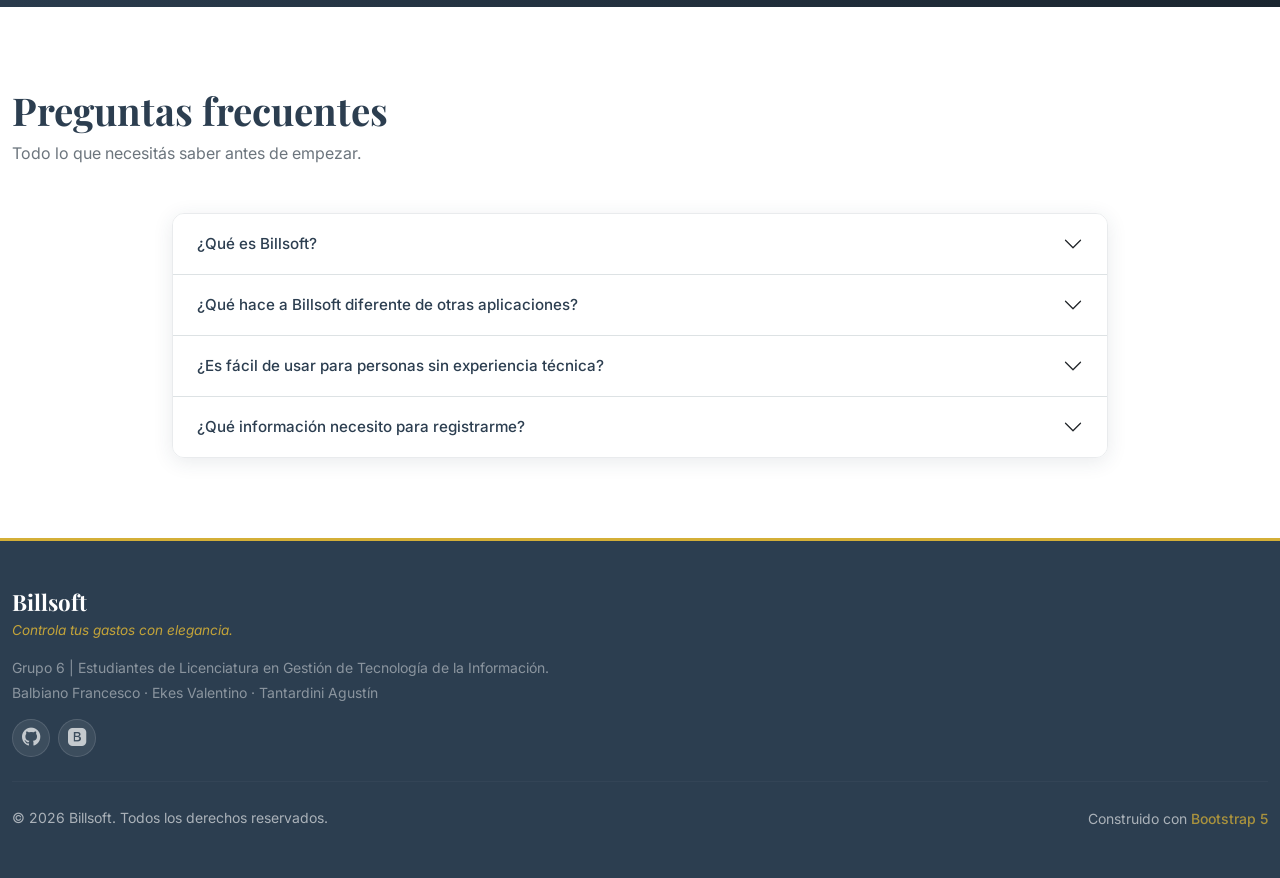
==== commit 02ce7fdb: "Correcciones index w3c" ====
--- a/index.html
+++ b/index.html
@@ -5,7 +5,7 @@
   <meta charset="UTF-8">
   <meta name="viewport" content="width=device-width, initial-scale=1.0">
   <title>Inicio | Billsoft</title>
-  <link rel=icon type=image-icon href="assets/img/favicon.png">
+  <link rel=icon type=image/png href="assets/img/favicon.png">
 
   <!-- Bootstrap 5 -->
   <link href="https://cdn.jsdelivr.net/npm/bootstrap@5.3.8/dist/css/bootstrap.min.css" rel="stylesheet"
@@ -38,9 +38,6 @@
             </li>
             <li class="nav-item">
               <a class="nav-link" href="seccion/SobreNosotros.html">Sobre nosotros</a>
-            </li>
-            <li class="nav-item">
-              <a class="nav-link" href="seccion/Historia.html">Historia</a>
             </li>
           </ul>
 
@@ -191,7 +188,7 @@
                   <i class="bi bi-shield-lock-fill"></i>
                 </div>
                 <div>
-                  <h4 class="h6 fw-bold mb-1">Seguridad y Confianza</h4>
+                  <h3 class="h6 fw-bold mb-1">Seguridad y Confianza</h3>
                   <p class="text-muted mb-0">Protegemos tu información con los más altos estándares,
                     garantizando que cada registro esté resguardado con la máxima privacidad.</p>
                 </div>
@@ -201,7 +198,7 @@
                   <i class="bi bi-layout-text-window-reverse"></i>
                 </div>
                 <div>
-                  <h4 class="h6 fw-bold mb-1">Enfoque en la Simplicidad</h4>
+                  <h3 class="h6 fw-bold mb-1">Enfoque en la Simplicidad</h3>
                   <p class="text-muted mb-0">Eliminamos la complejidad de las herramientas financieras
                     tradicionales, ofreciendo una experiencia limpia que se adapta a tu ritmo de trabajo.</p>
                 </div>
@@ -211,7 +208,7 @@
                   <i class="bi bi-headset"></i>
                 </div>
                 <div>
-                  <h4 class="h6 fw-bold mb-1">Soporte Dedicado</h4>
+                  <h3 class="h6 fw-bold mb-1">Soporte Dedicado</h3>
                   <p class="text-muted mb-0">Nuestro equipo está disponible para guiarte en cada etapa
                     y asegurar que saques el mayor provecho a la plataforma.</p>
                 </div>
@@ -289,7 +286,7 @@
                   alt="Foto de perfil de Juan Pérez" width="52" height="52">
                 <div>
                   <h3 class="h6 fw-bold mb-0">Juan Pérez</h3>
-                  <div class="star-rating" aria-label="5 de 5 estrellas">
+                  <div class="star-rating">
                     <i class="bi bi-star-fill" aria-hidden="true"></i>
                     <i class="bi bi-star-fill" aria-hidden="true"></i>
                     <i class="bi bi-star-fill" aria-hidden="true"></i>
@@ -318,7 +315,7 @@
                   width="52" height="52">
                 <div>
                   <h3 class="h6 fw-bold mb-0">Guillermo Franchella</h3>
-                  <div class="star-rating" aria-label="5 de 5 estrellas">
+                  <div class="star-rating">
                     <i class="bi bi-star-fill" aria-hidden="true"></i>
                     <i class="bi bi-star-fill" aria-hidden="true"></i>
                     <i class="bi bi-star-fill" aria-hidden="true"></i>
@@ -346,7 +343,7 @@
                   height="52">
                 <div>
                   <h3 class="h6 fw-bold mb-0">Ricardo Darín</h3>
-                  <div class="star-rating" aria-label="5 de 5 estrellas">
+                  <div class="star-rating">
                     <i class="bi bi-star-fill" aria-hidden="true"></i>
                     <i class="bi bi-star-fill" aria-hidden="true"></i>
                     <i class="bi bi-star-fill" aria-hidden="true"></i>
@@ -505,7 +502,7 @@
             </a>
           </div>
       </div>
-
+      </div>
       <hr class="footer-divider my-4">
 
       <div class="row align-items-center">
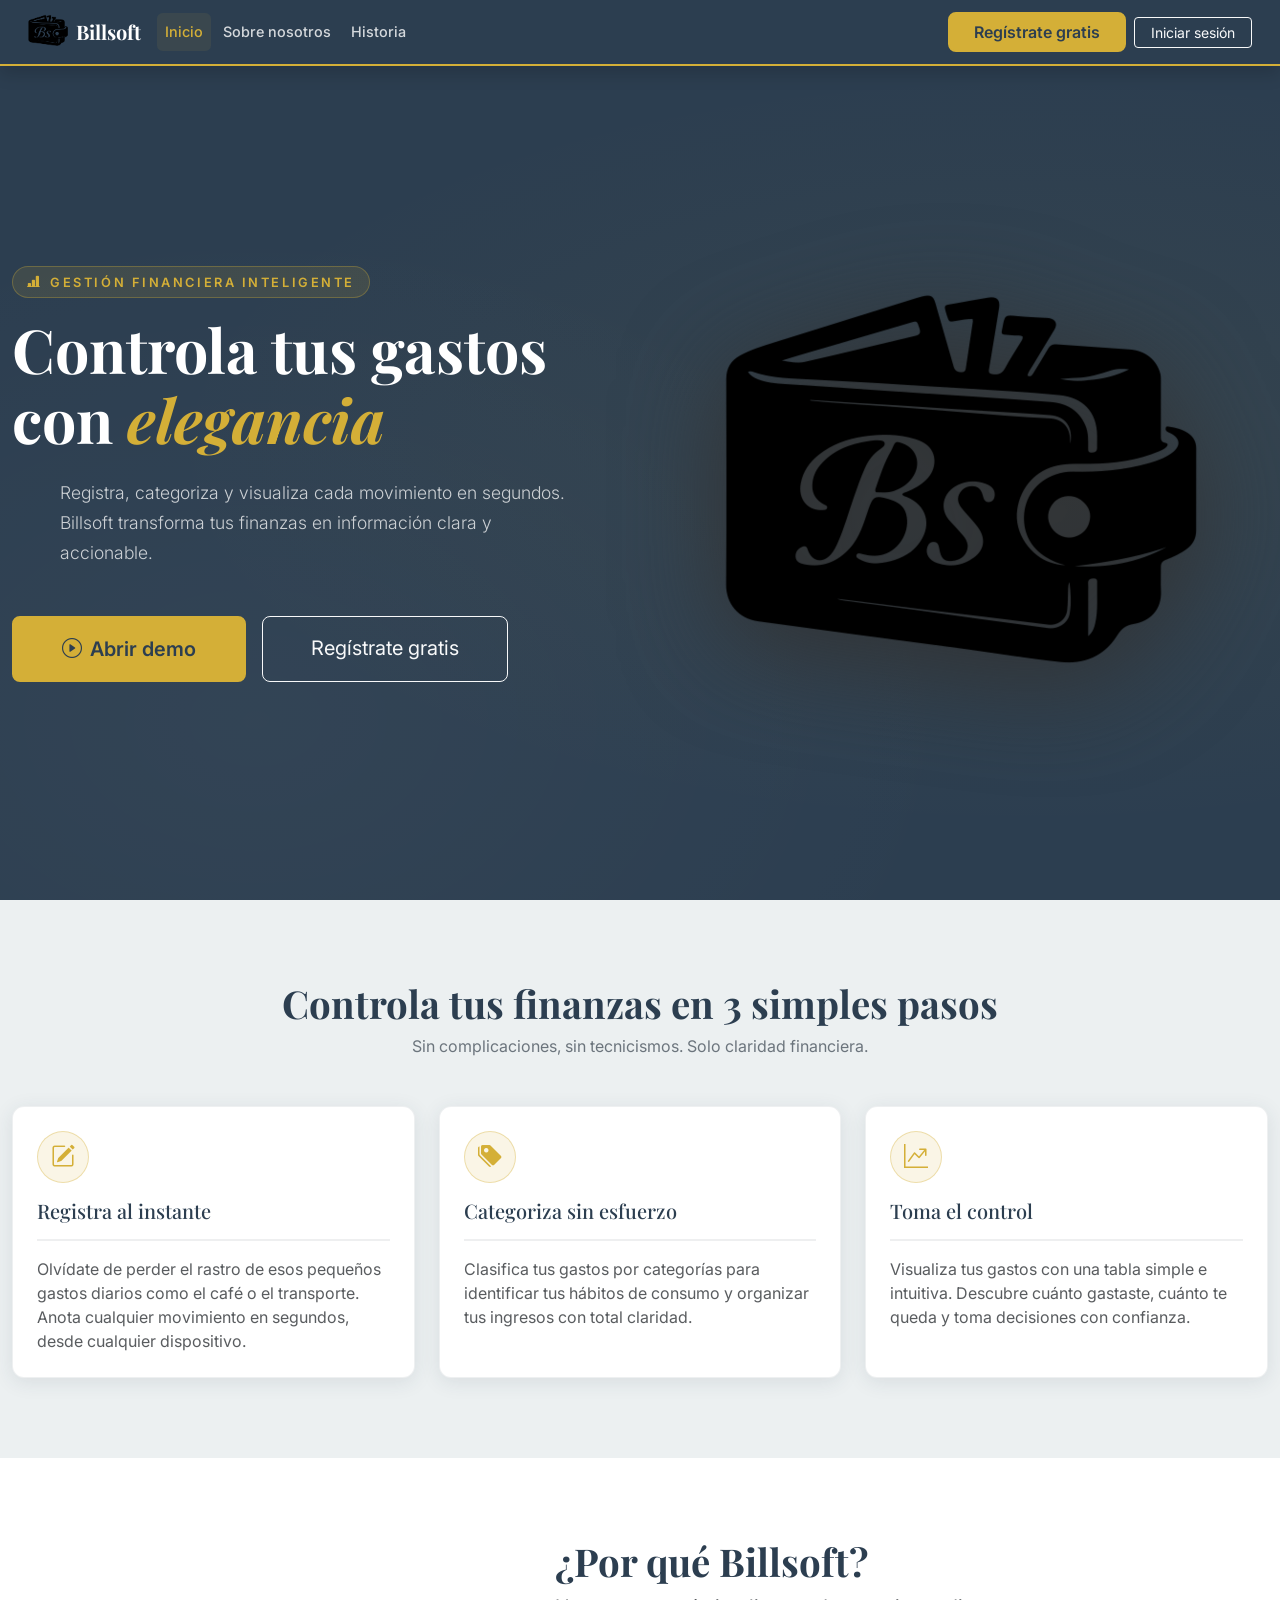
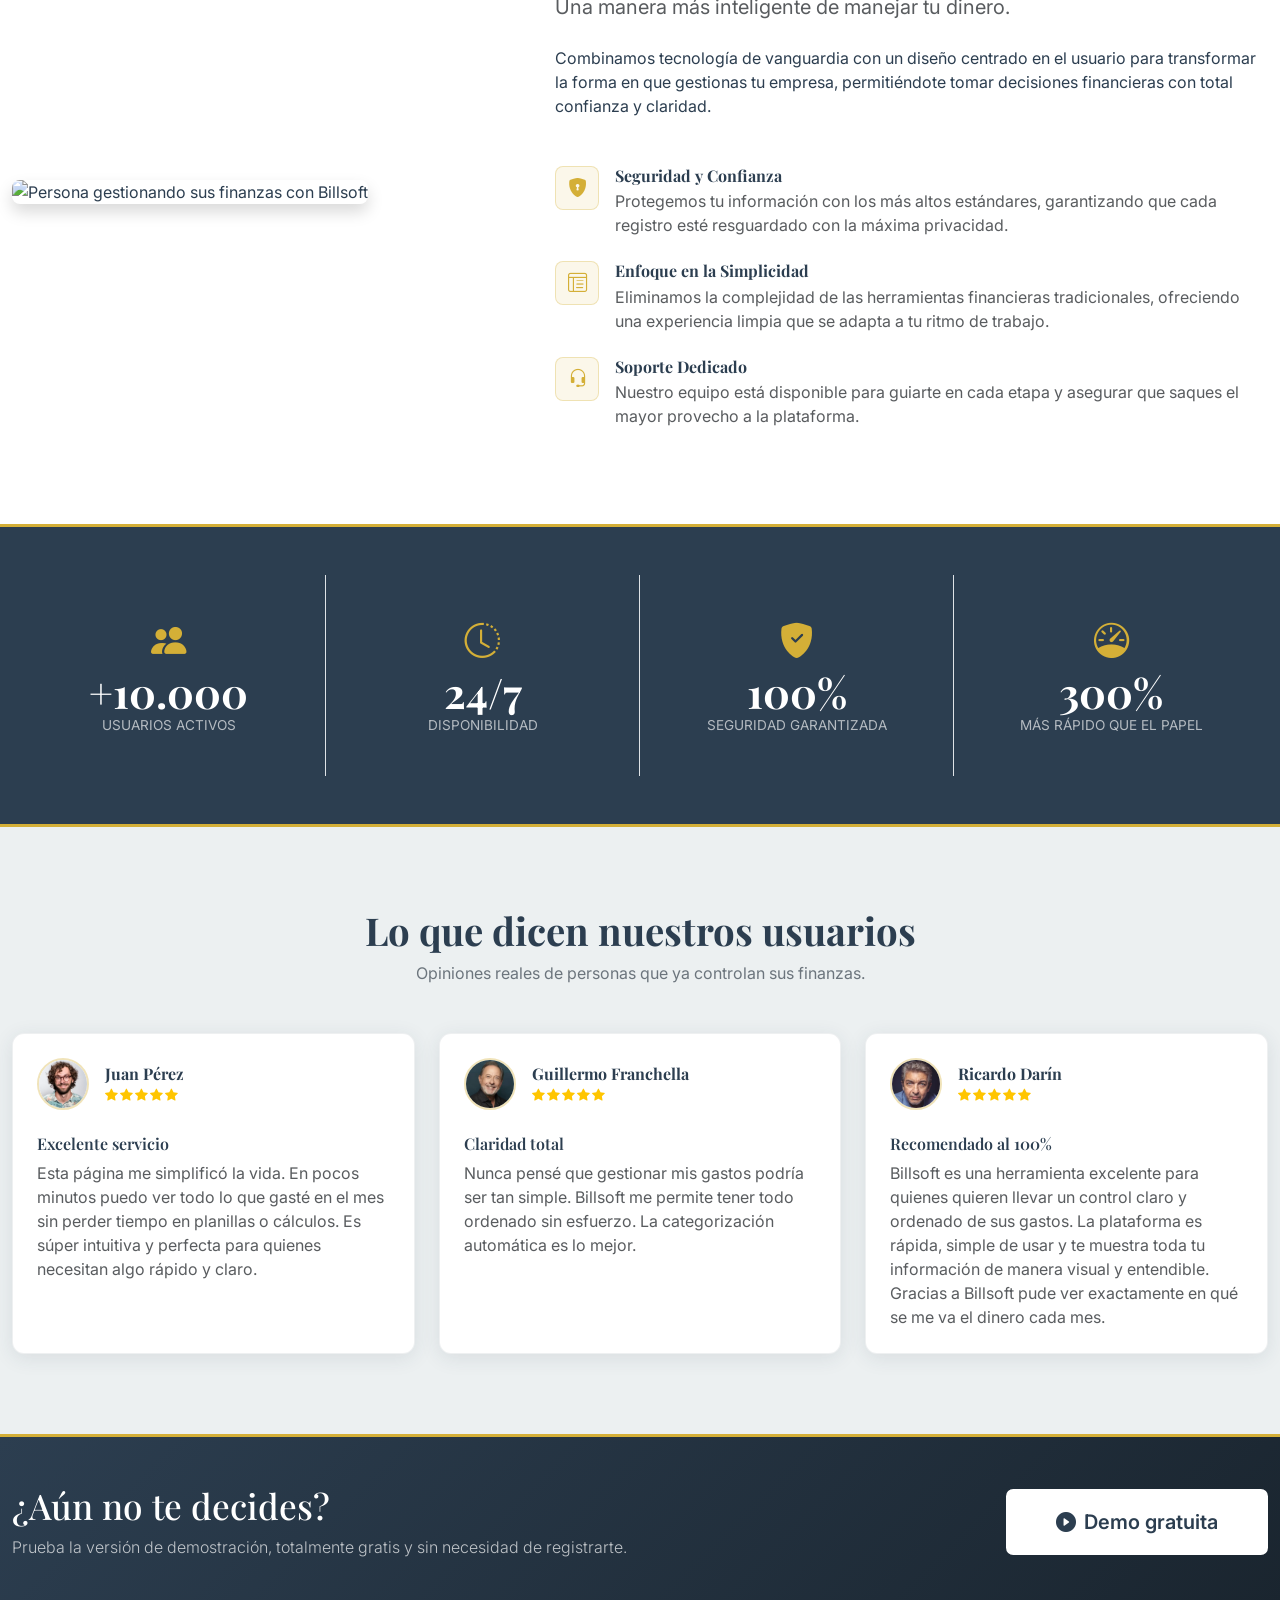
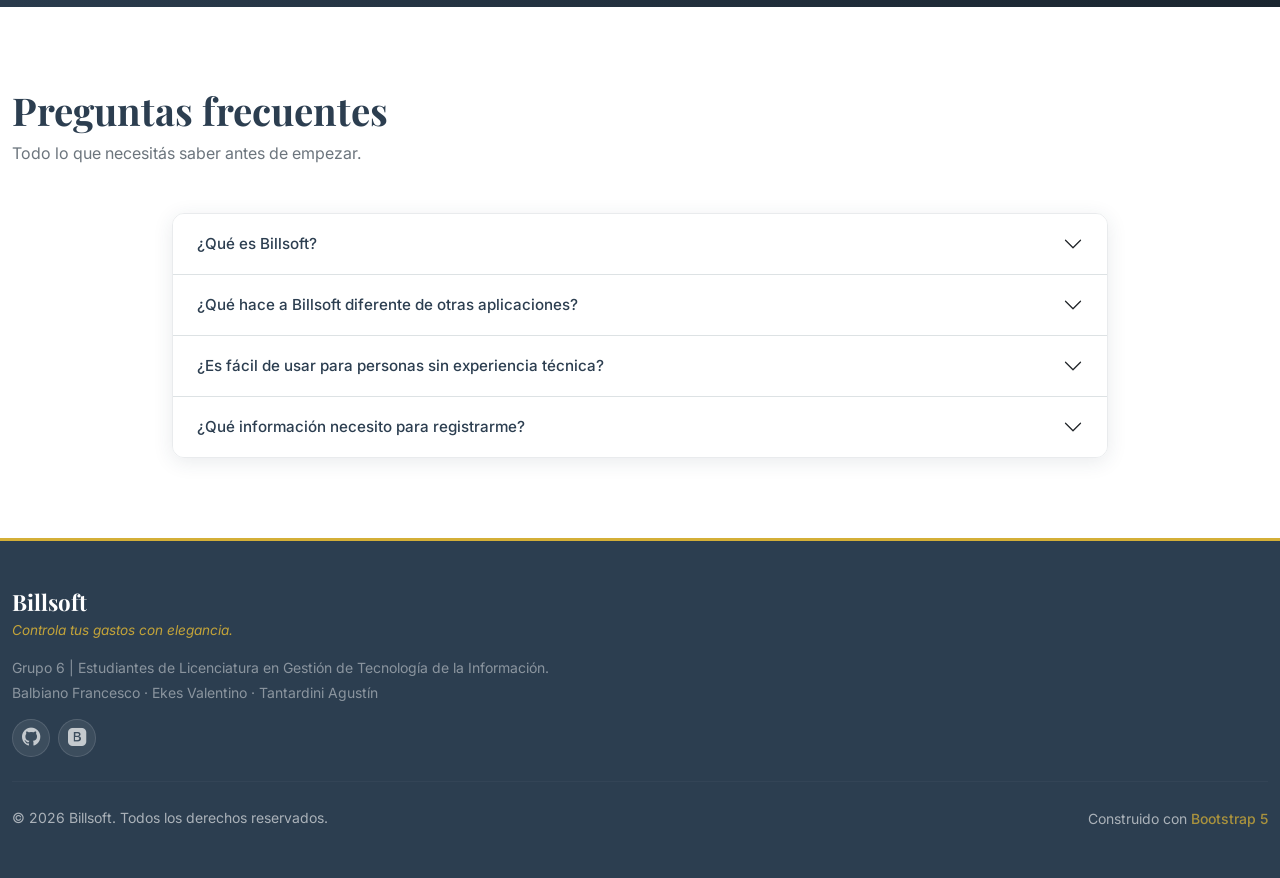
==== commit 26e86be8: "Merge branch 'main' of https://github.com/Mbalbiano/billsoft.github.io" ====
--- a/index.html
+++ b/index.html
@@ -38,6 +38,9 @@
             </li>
             <li class="nav-item">
               <a class="nav-link" href="seccion/SobreNosotros.html">Sobre nosotros</a>
+            </li>
+            <li class="nav-item">
+              <a class="nav-link" href="seccion/Historia.html">Historia</a>
             </li>
           </ul>
 
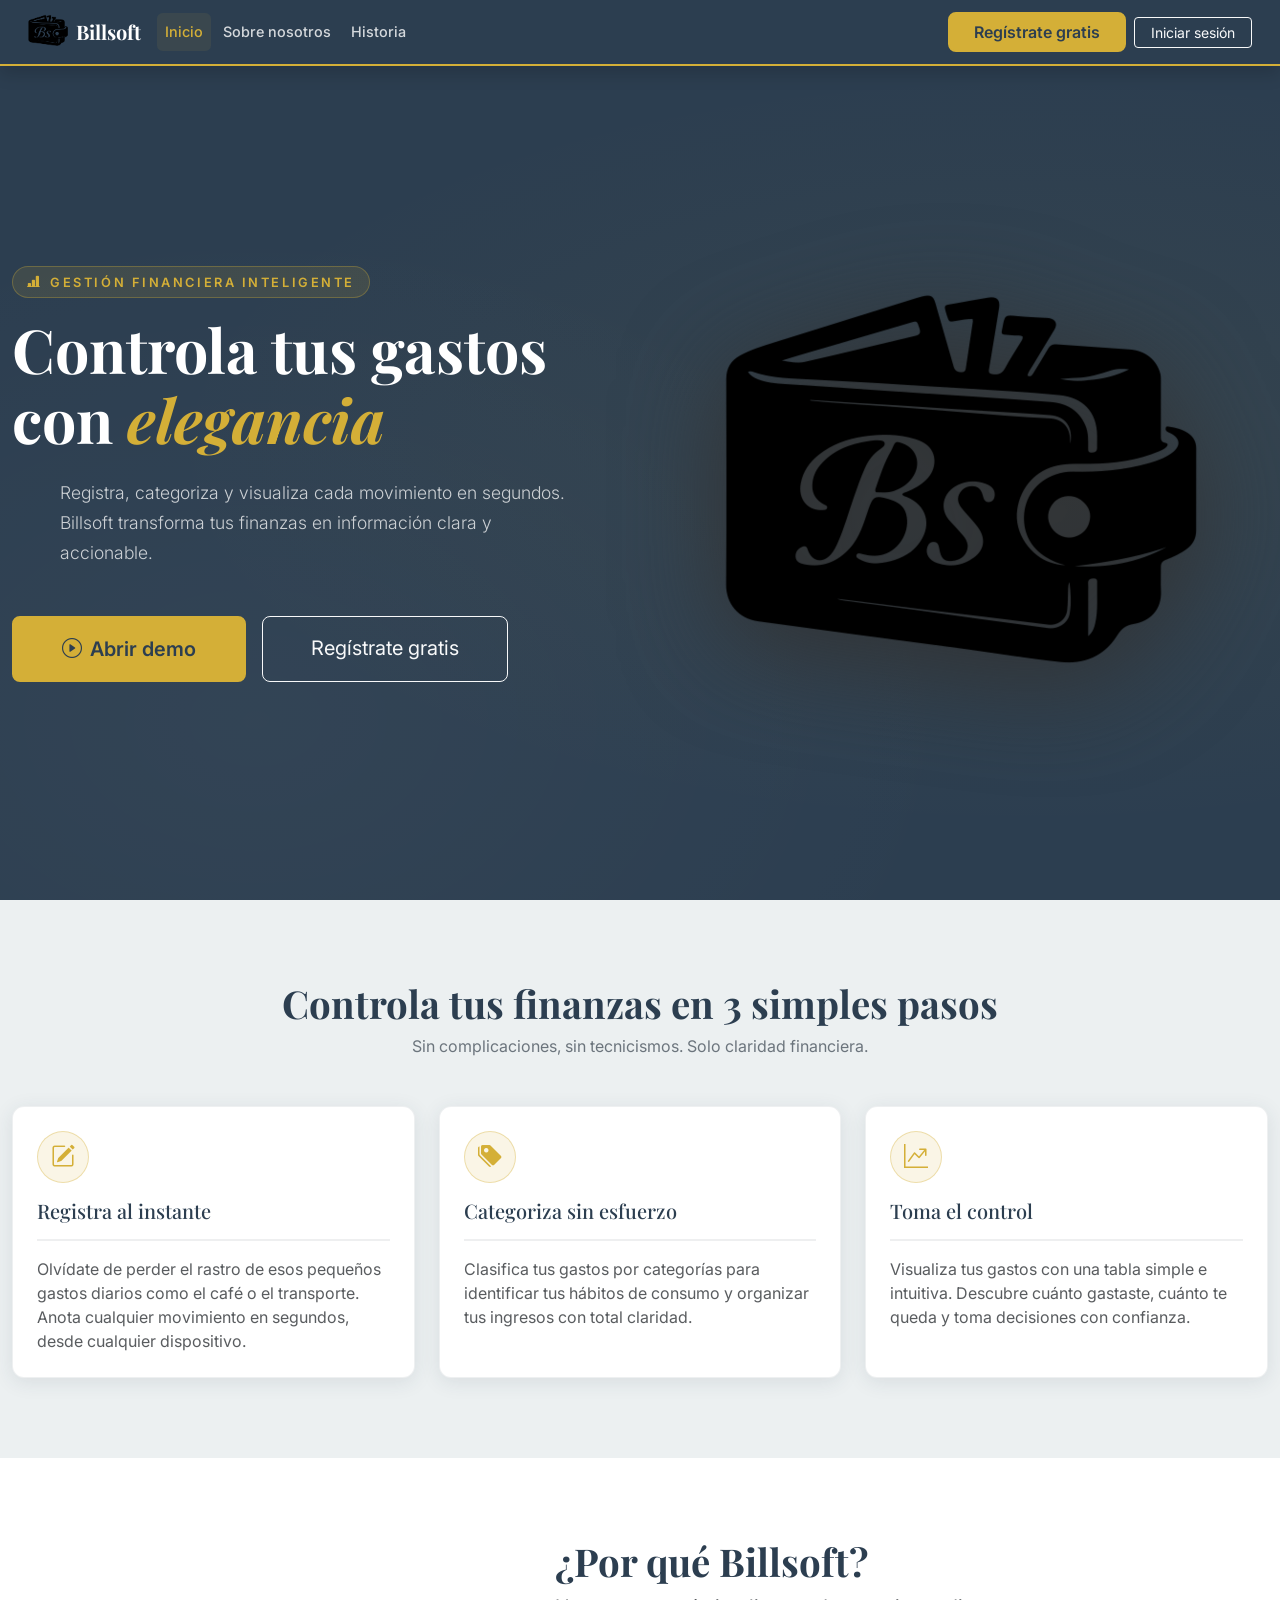
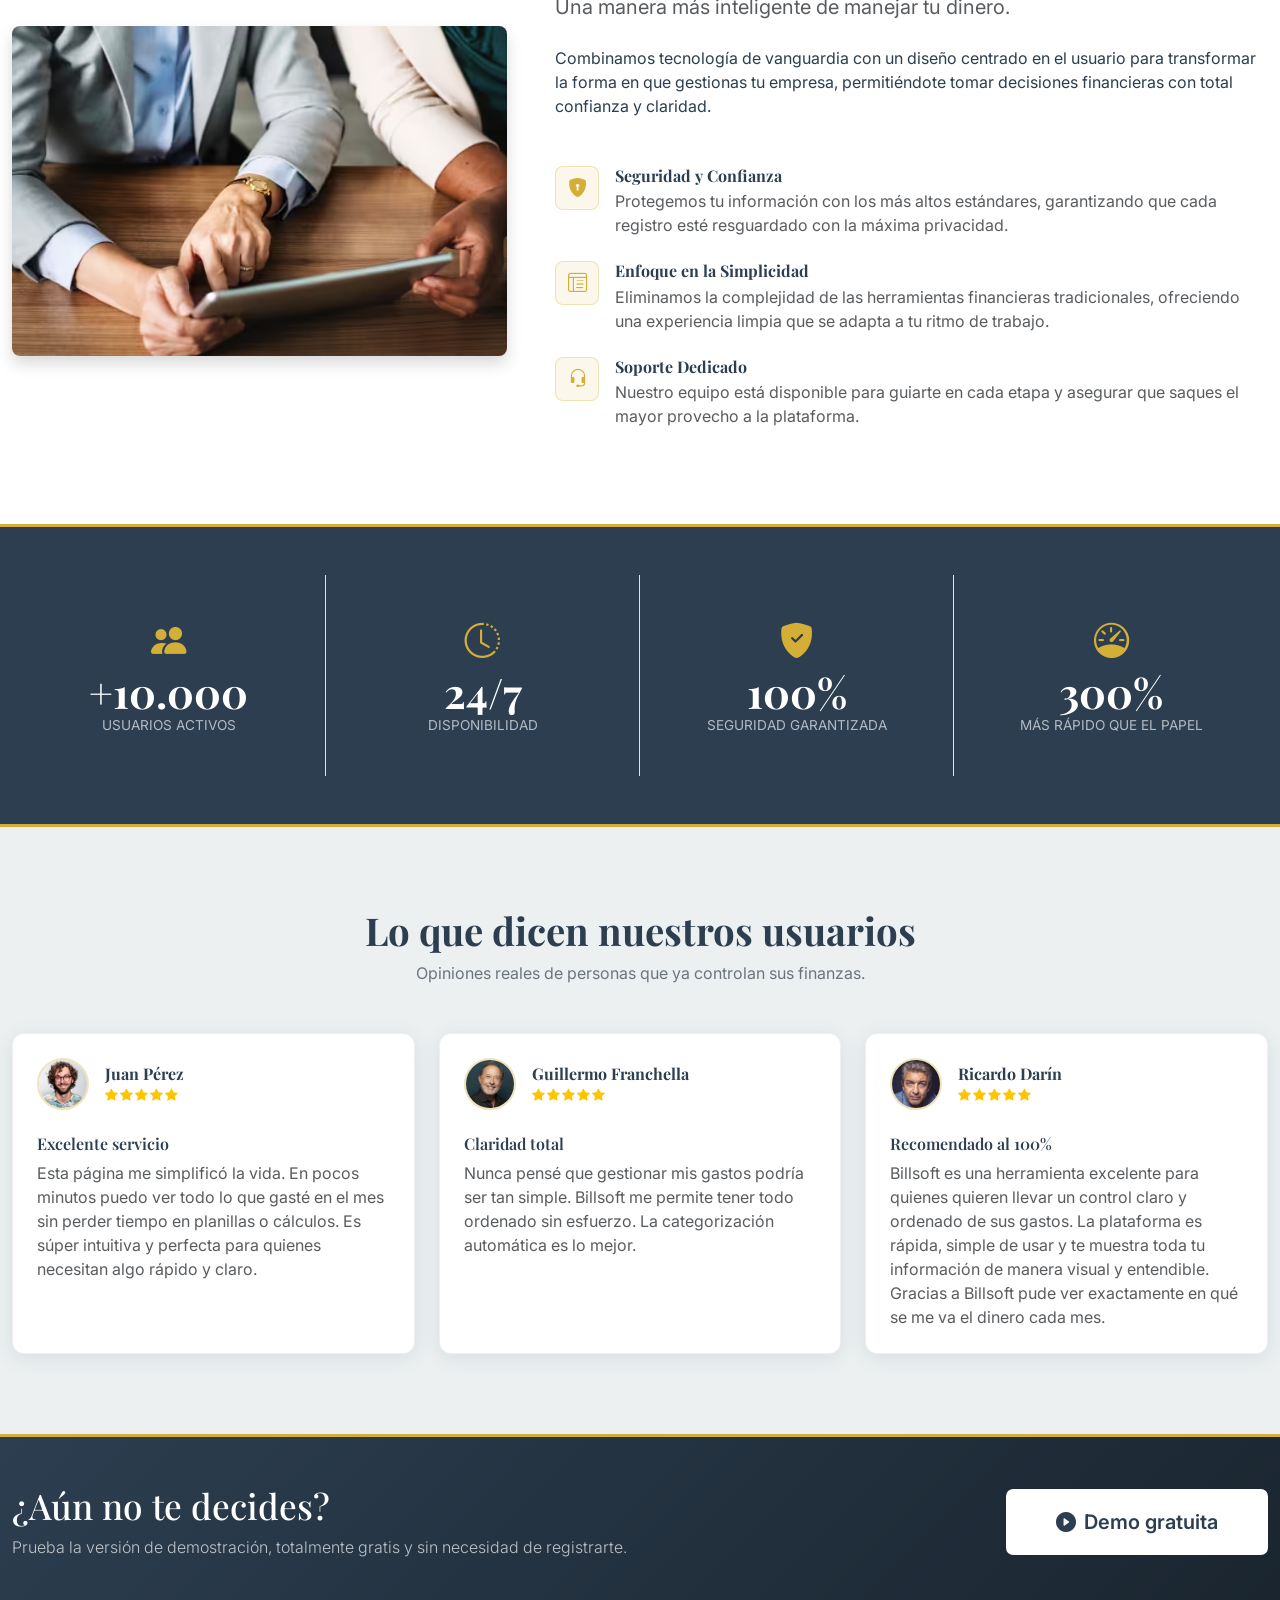
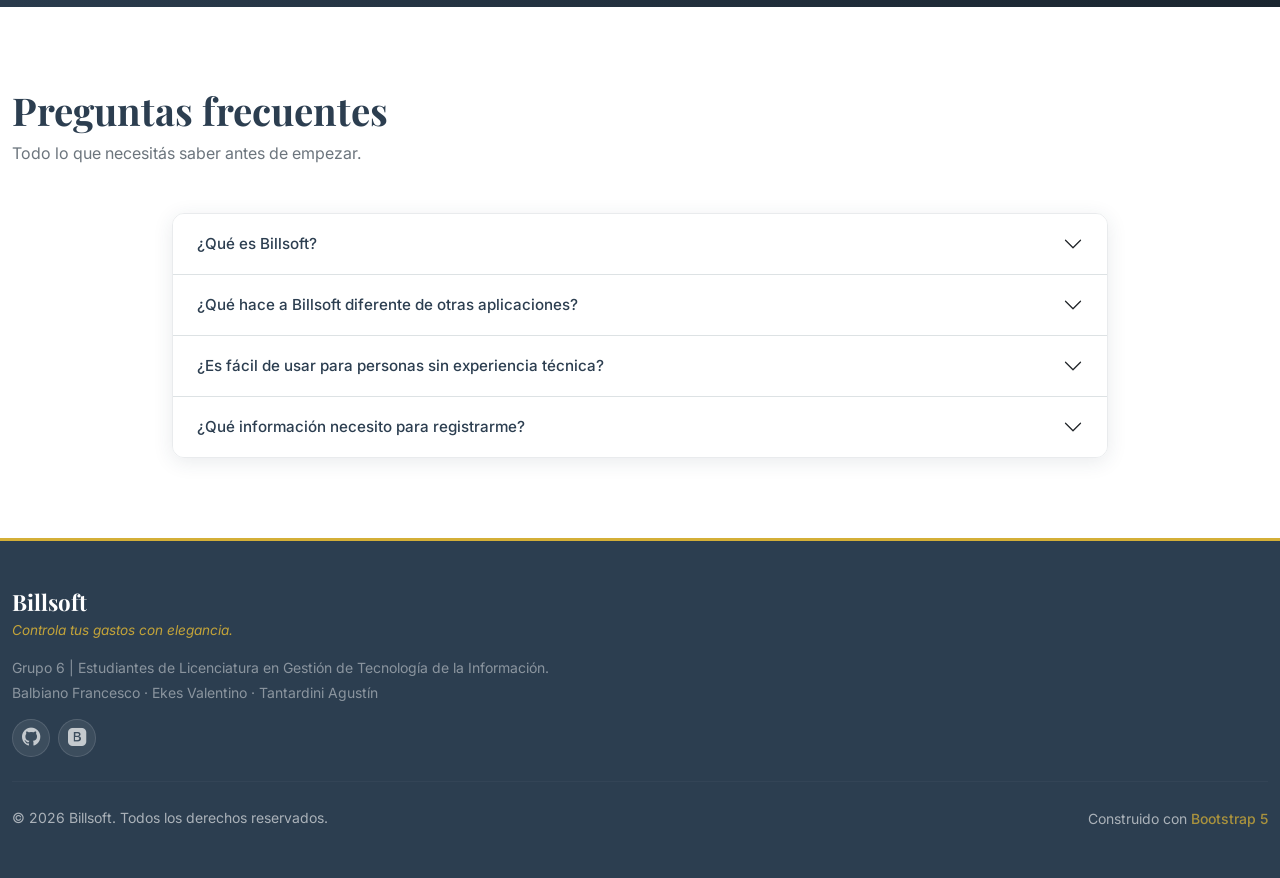
==== commit e5a23b3f: "correcciones lightouse y capturas" ====
--- a/index.html
+++ b/index.html
@@ -168,7 +168,7 @@
           <!-- Imagen -->
           <div class="col-12 col-lg-5">
             <div>
-              <img class="img-fluid rounded-3 shadow" src="assets/img/index/porque_bs.jpg"
+              <img class="img-fluid rounded-3 shadow" src="assets/img/index/porque_bs.avif"
                 alt="Persona gestionando sus finanzas con Billsoft">
             </div>
           </div>
